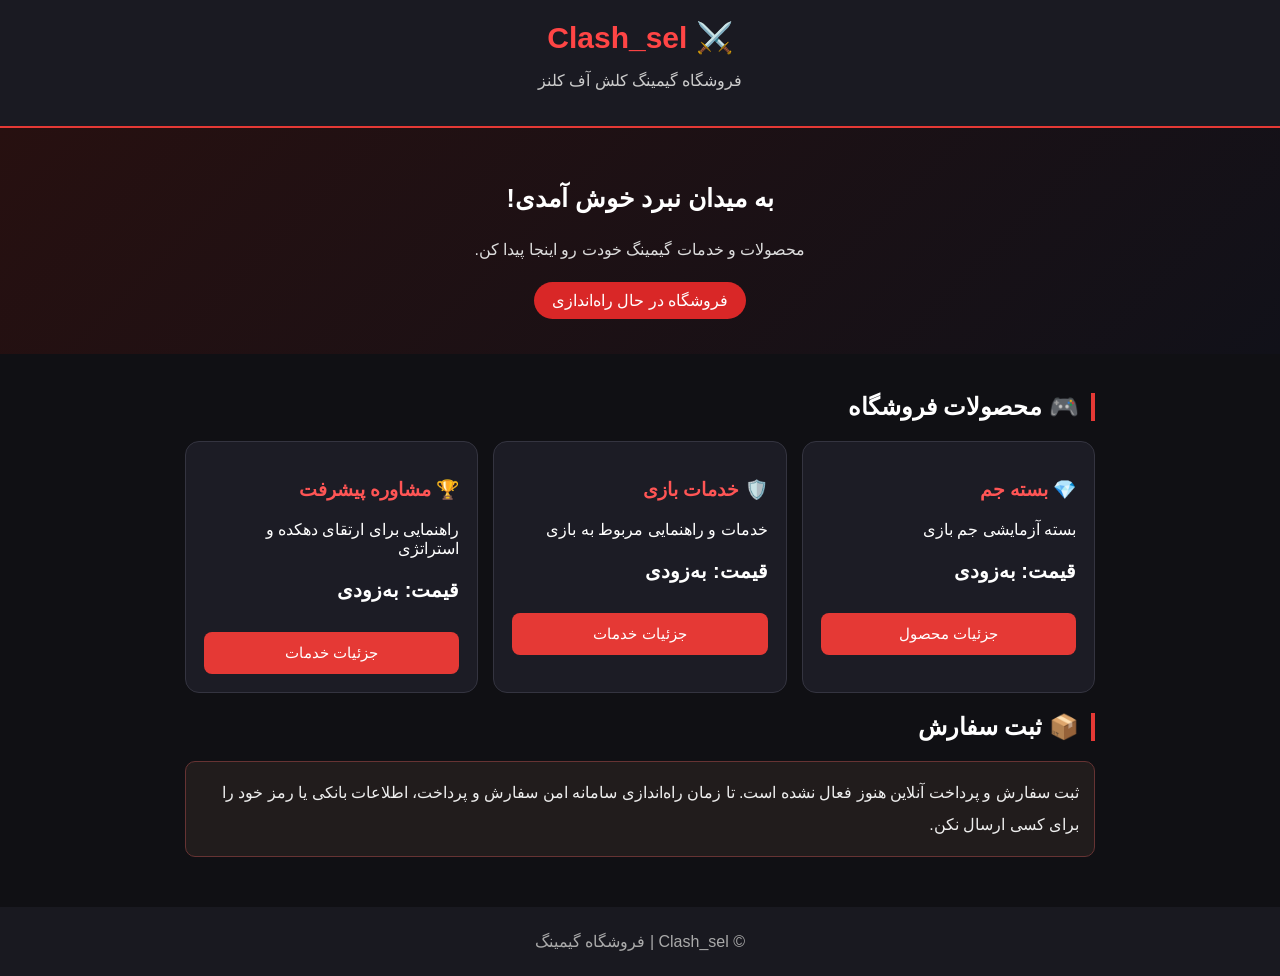
==== index.html @ 545bc47a "Create index.html" ====
<!DOCTYPE html><html lang="fa" dir="rtl">
<head>
<meta charset="UTF-8">
<meta name="viewport" content="width=device-width, initial-scale=1">
<title>Clash_sel | فروشگاه گیمینگ</title>
<style>
*{box-sizing:border-box}
body{margin:0;background:#101014;color:#fff;font-family:Tahoma,Arial,sans-serif}
header{background:#1a1a22;padding:20px;text-align:center;border-bottom:2px solid #e53935}
header h1{color:#ff4545;margin:0;font-size:30px}
header p{color:#ccc}
.hero{padding:35px 18px;text-align:center;background:linear-gradient(135deg,#271010,#111119)}
.hero h2{font-size:25px}
.hero p{color:#ddd;line-height:2}
.badge{display:inline-block;background:#d92727;padding:9px 18px;border-radius:20px}
main{max-width:950px;margin:auto;padding:20px}
h2.section{border-right:4px solid #e53935;padding-right:12px}
.products{display:grid;grid-template-columns:repeat(auto-fit,minmax(220px,1fr));gap:15px}
.card{background:#1c1c25;border:1px solid #343440;border-radius:14px;padding:18px}
.card h3{color:#ff5555}
.price{font-size:20px;font-weight:bold;color:#fff}
button{background:#e53935;color:white;border:0;border-radius:8px;padding:12px 15px;font-size:15px;cursor:pointer;width:100%;margin-top:10px}
button:hover{background:#b71c1c}
.note{background:#211c1c;border:1px solid #633;padding:15px;border-radius:10px;line-height:2;color:#eee}
footer{text-align:center;padding:25px;color:#aaa;background:#191920;margin-top:30px}
</style>
</head>
<body>
<header>
<h1>⚔️ Clash_sel</h1>
<p>فروشگاه گیمینگ کلش آف کلنز</p>
</header>
<section class="hero">
<h2>به میدان نبرد خوش آمدی!</h2>
<p>محصولات و خدمات گیمینگ خودت رو اینجا پیدا کن.</p>
<span class="badge">فروشگاه در حال راه‌اندازی</span>
</section>
<main>
<h2 class="section">🎮 محصولات فروشگاه</h2>
<div class="products">
<div class="card">
<h3>💎 بسته جم</h3>
<p>بسته آزمایشی جم بازی</p>
<p class="price">قیمت: به‌زودی</p>
<button onclick="alert('این محصول هنوز فعال نشده است.')">جزئیات محصول</button>
</div>
<div class="card">
<h3>🛡️ خدمات بازی</h3>
<p>خدمات و راهنمایی مربوط به بازی</p>
<p class="price">قیمت: به‌زودی</p>
<button onclick="alert('این خدمت هنوز فعال نشده است.')">جزئیات خدمات</button>
</div>
<div class="card">
<h3>🏆 مشاوره پیشرفت</h3>
<p>راهنمایی برای ارتقای دهکده و استراتژی</p>
<p class="price">قیمت: به‌زودی</p>
<button onclick="alert('این خدمت هنوز فعال نشده است.')">جزئیات خدمات</button>
</div>
</div>
<h2 class="section">📦 ثبت سفارش</h2>
<div class="note">ثبت سفارش و پرداخت آنلاین هنوز فعال نشده است. تا زمان راه‌اندازی سامانه امن سفارش و پرداخت، اطلاعات بانکی یا رمز خود را برای کسی ارسال نکن.</div>
</main>
<footer>© Clash_sel | فروشگاه گیمینگ</footer>
</body>
  </html>
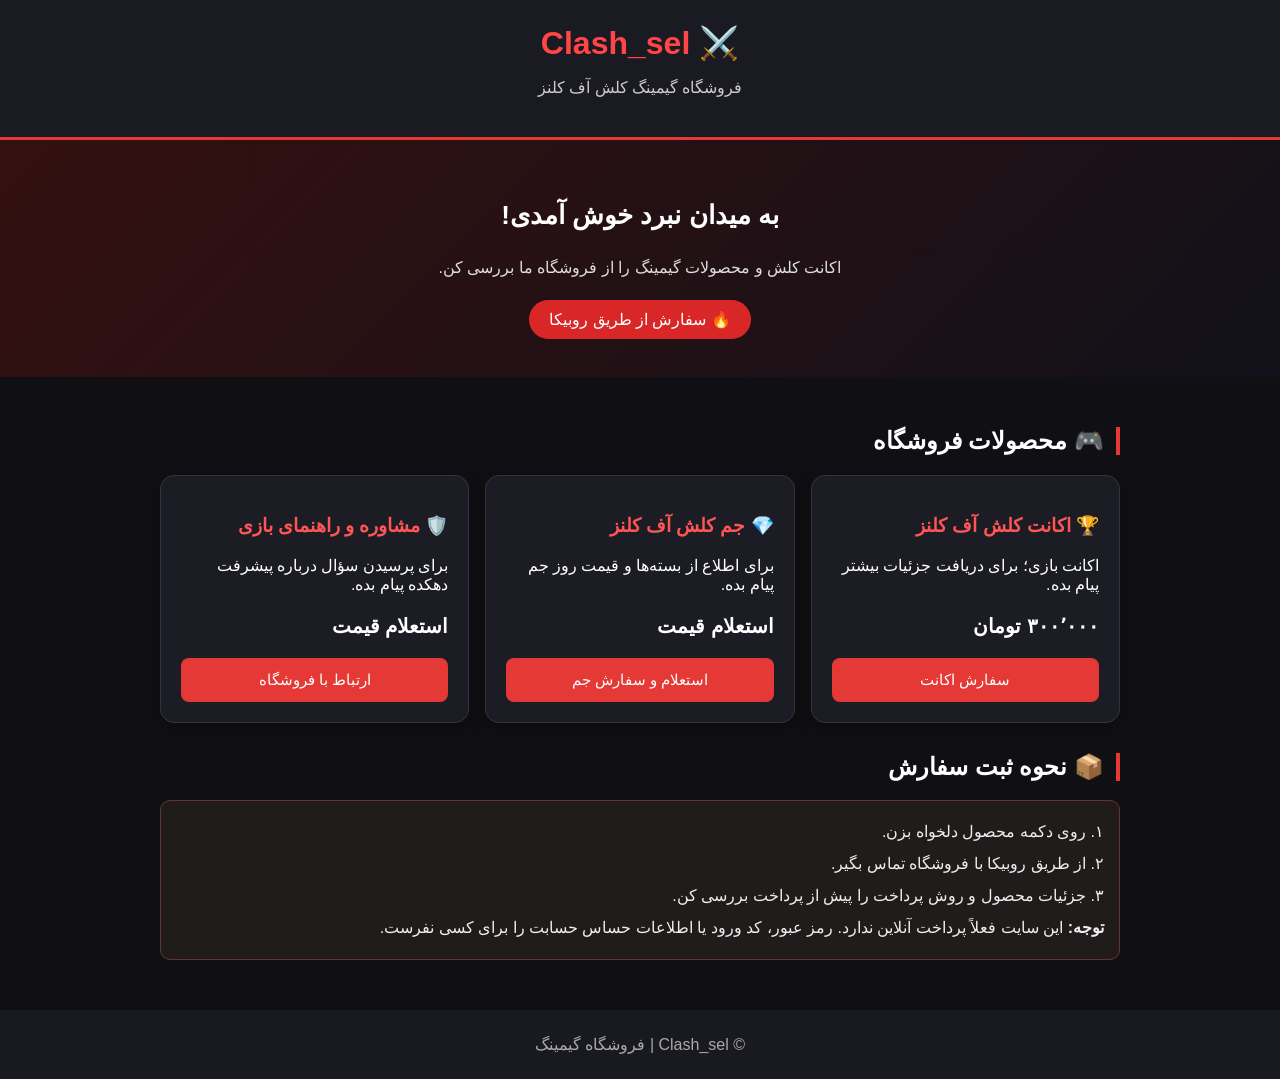
==== commit f8b93296: "Update index.html" ====
--- a/index.html
+++ b/index.html
@@ -1,4 +1,5 @@
-<!DOCTYPE html><html lang="fa" dir="rtl">
+<!DOCTYPE html>
+<html lang="fa" dir="rtl">
 <head>
 <meta charset="UTF-8">
 <meta name="viewport" content="width=device-width, initial-scale=1">
@@ -6,21 +7,21 @@
 <style>
 *{box-sizing:border-box}
 body{margin:0;background:#101014;color:#fff;font-family:Tahoma,Arial,sans-serif}
-header{background:#1a1a22;padding:20px;text-align:center;border-bottom:2px solid #e53935}
-header h1{color:#ff4545;margin:0;font-size:30px}
+header{background:#1a1a22;padding:24px;text-align:center;border-bottom:3px solid #e53935}
+header h1{color:#ff4545;margin:0;font-size:32px}
 header p{color:#ccc}
-.hero{padding:35px 18px;text-align:center;background:linear-gradient(135deg,#271010,#111119)}
-.hero h2{font-size:25px}
+.hero{padding:38px 18px;text-align:center;background:linear-gradient(135deg,#351010,#111119)}
+.hero h2{font-size:26px}
 .hero p{color:#ddd;line-height:2}
-.badge{display:inline-block;background:#d92727;padding:9px 18px;border-radius:20px}
-main{max-width:950px;margin:auto;padding:20px}
-h2.section{border-right:4px solid #e53935;padding-right:12px}
-.products{display:grid;grid-template-columns:repeat(auto-fit,minmax(220px,1fr));gap:15px}
-.card{background:#1c1c25;border:1px solid #343440;border-radius:14px;padding:18px}
+.badge{display:inline-block;background:#d92727;padding:10px 20px;border-radius:20px}
+main{max-width:1000px;margin:auto;padding:20px}
+h2.section{border-right:4px solid #e53935;padding-right:12px;margin-top:30px}
+.products{display:grid;grid-template-columns:repeat(auto-fit,minmax(230px,1fr));gap:16px}
+.card{background:#1c1c25;border:1px solid #343440;border-radius:14px;padding:20px;box-shadow:0 5px 18px #0004}
 .card h3{color:#ff5555}
 .price{font-size:20px;font-weight:bold;color:#fff}
-button{background:#e53935;color:white;border:0;border-radius:8px;padding:12px 15px;font-size:15px;cursor:pointer;width:100%;margin-top:10px}
-button:hover{background:#b71c1c}
+button,.btn{display:block;text-align:center;background:#e53935;color:white;border:0;border-radius:8px;padding:13px 15px;font-size:15px;cursor:pointer;width:100%;margin-top:12px;text-decoration:none}
+button:hover,.btn:hover{background:#b71c1c}
 .note{background:#211c1c;border:1px solid #633;padding:15px;border-radius:10px;line-height:2;color:#eee}
 footer{text-align:center;padding:25px;color:#aaa;background:#191920;margin-top:30px}
 </style>
@@ -30,36 +31,49 @@
 <h1>⚔️ Clash_sel</h1>
 <p>فروشگاه گیمینگ کلش آف کلنز</p>
 </header>
+
 <section class="hero">
 <h2>به میدان نبرد خوش آمدی!</h2>
-<p>محصولات و خدمات گیمینگ خودت رو اینجا پیدا کن.</p>
-<span class="badge">فروشگاه در حال راه‌اندازی</span>
+<p>اکانت کلش و محصولات گیمینگ را از فروشگاه ما بررسی کن.</p>
+<span class="badge">🔥 سفارش از طریق روبیکا</span>
 </section>
+
 <main>
 <h2 class="section">🎮 محصولات فروشگاه</h2>
 <div class="products">
+
 <div class="card">
-<h3>💎 بسته جم</h3>
-<p>بسته آزمایشی جم بازی</p>
-<p class="price">قیمت: به‌زودی</p>
-<button onclick="alert('این محصول هنوز فعال نشده است.')">جزئیات محصول</button>
+<h3>🏆 اکانت کلش آف کلنز</h3>
+<p>اکانت بازی؛ برای دریافت جزئیات بیشتر پیام بده.</p>
+<p class="price">۳۰۰٬۰۰۰ تومان</p>
+<a class="btn" href="https://rubika.ir/RaGnAr_shoop" target="_blank" rel="noopener">سفارش اکانت</a>
 </div>
+
 <div class="card">
-<h3>🛡️ خدمات بازی</h3>
-<p>خدمات و راهنمایی مربوط به بازی</p>
-<p class="price">قیمت: به‌زودی</p>
-<button onclick="alert('این خدمت هنوز فعال نشده است.')">جزئیات خدمات</button>
+<h3>💎 جم کلش آف کلنز</h3>
+<p>برای اطلاع از بسته‌ها و قیمت روز جم پیام بده.</p>
+<p class="price">استعلام قیمت</p>
+<a class="btn" href="https://rubika.ir/RaGnAr_shoop" target="_blank" rel="noopener">استعلام و سفارش جم</a>
 </div>
+
 <div class="card">
-<h3>🏆 مشاوره پیشرفت</h3>
-<p>راهنمایی برای ارتقای دهکده و استراتژی</p>
-<p class="price">قیمت: به‌زودی</p>
-<button onclick="alert('این خدمت هنوز فعال نشده است.')">جزئیات خدمات</button>
+<h3>🛡️ مشاوره و راهنمای بازی</h3>
+<p>برای پرسیدن سؤال درباره پیشرفت دهکده پیام بده.</p>
+<p class="price">استعلام قیمت</p>
+<a class="btn" href="https://rubika.ir/RaGnAr_shoop" target="_blank" rel="noopener">ارتباط با فروشگاه</a>
 </div>
+
 </div>
-<h2 class="section">📦 ثبت سفارش</h2>
-<div class="note">ثبت سفارش و پرداخت آنلاین هنوز فعال نشده است. تا زمان راه‌اندازی سامانه امن سفارش و پرداخت، اطلاعات بانکی یا رمز خود را برای کسی ارسال نکن.</div>
+
+<h2 class="section">📦 نحوه ثبت سفارش</h2>
+<div class="note">
+۱. روی دکمه محصول دلخواه بزن.<br>
+۲. از طریق روبیکا با فروشگاه تماس بگیر.<br>
+۳. جزئیات محصول و روش پرداخت را پیش از پرداخت بررسی کن.<br>
+<strong>توجه:</strong> این سایت فعلاً پرداخت آنلاین ندارد. رمز عبور، کد ورود یا اطلاعات حساس حسابت را برای کسی نفرست.
+</div>
 </main>
+
 <footer>© Clash_sel | فروشگاه گیمینگ</footer>
 </body>
   </html>
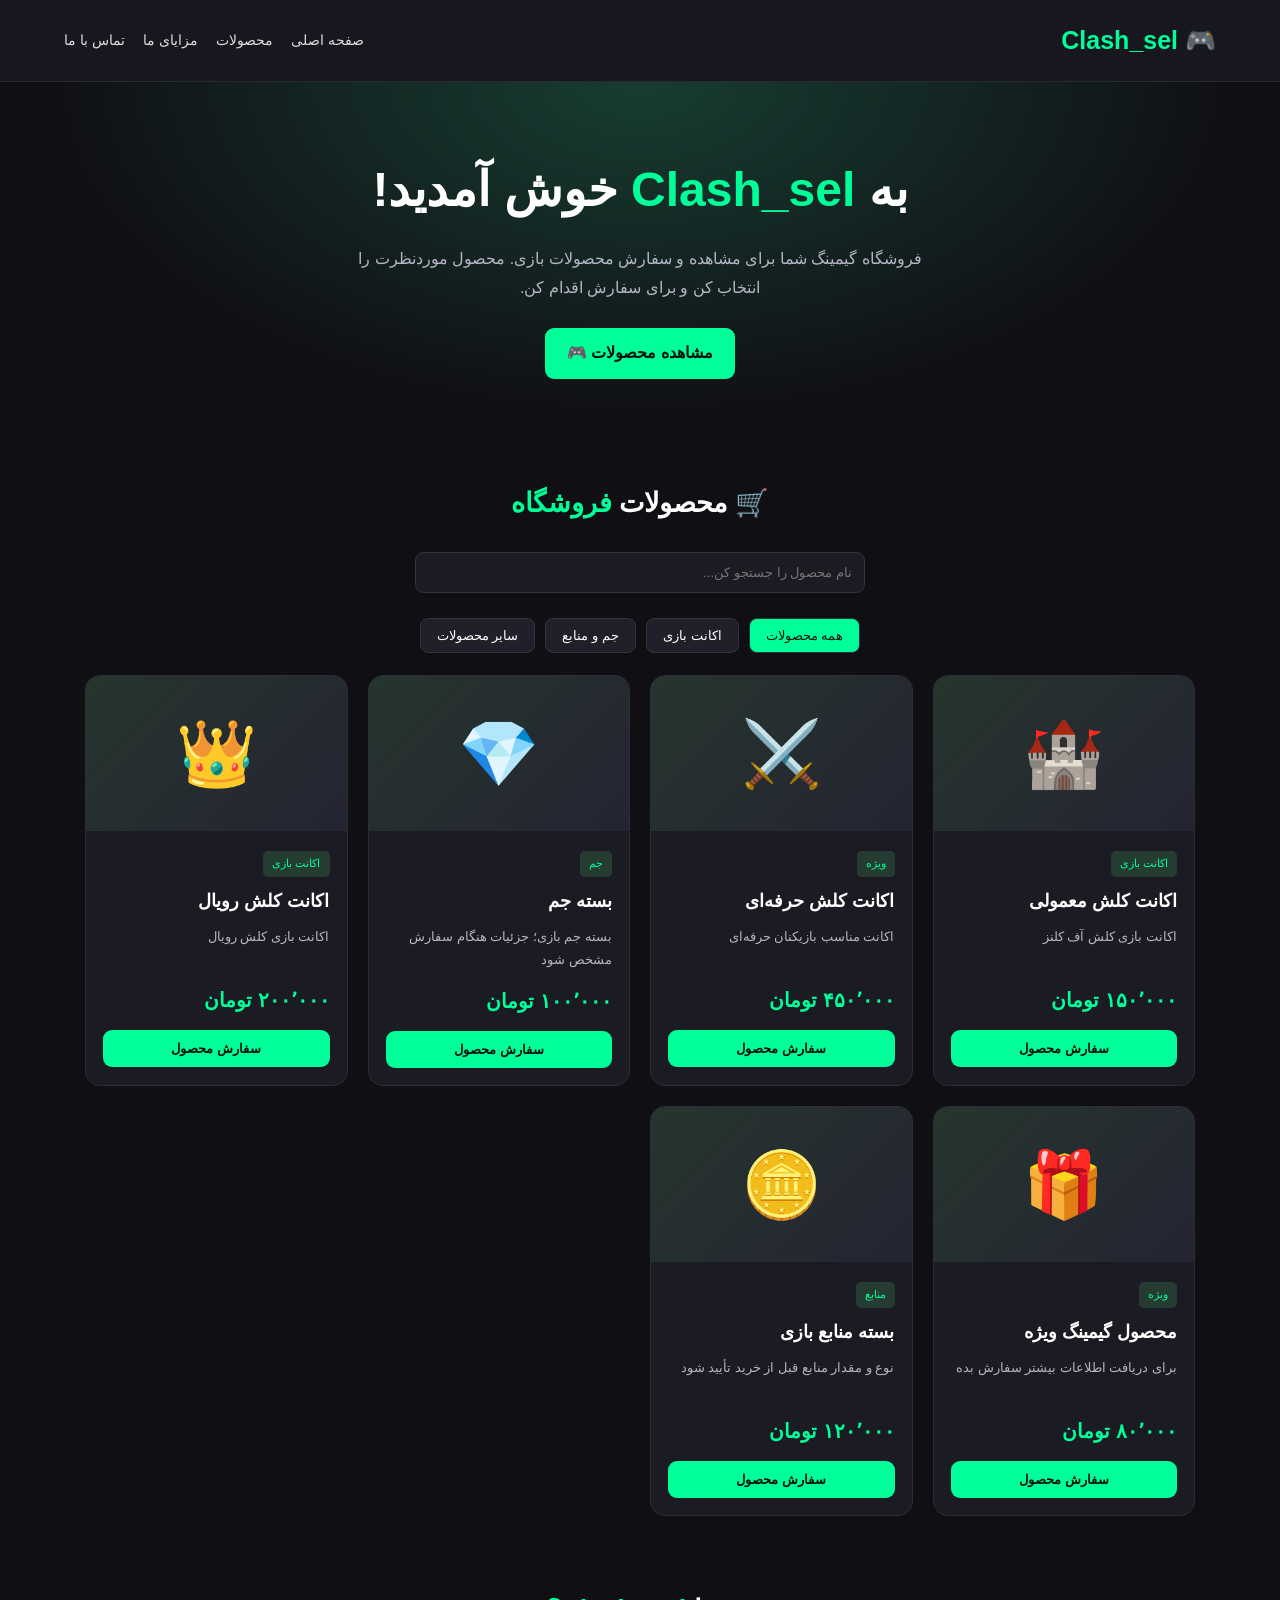
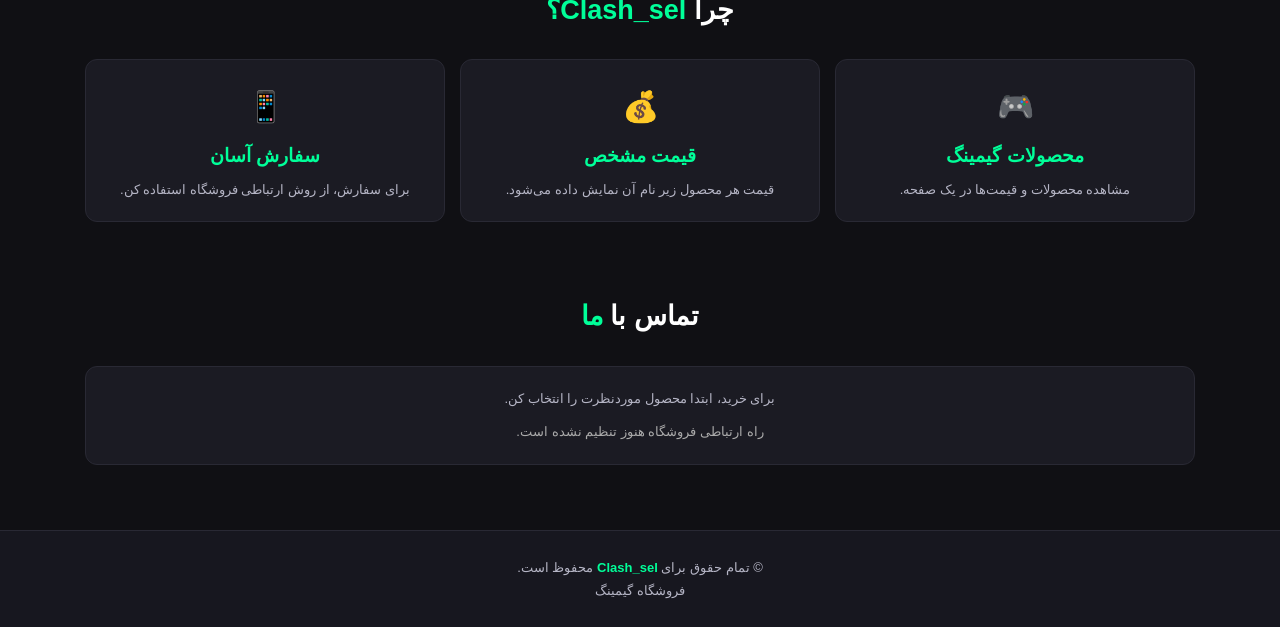
==== commit c9dc4169: "Update index.html" ====
--- a/index.html
+++ b/index.html
@@ -2,78 +2,559 @@
 <html lang="fa" dir="rtl">
 <head>
 <meta charset="UTF-8">
-<meta name="viewport" content="width=device-width, initial-scale=1">
+<meta name="viewport" content="width=device-width, initial-scale=1.0">
+<meta name="theme-color" content="#101014">
+<meta name="description" content="فروشگاه گیمینگ Clash_sel؛ خرید اکانت بازی و محصولات گیمینگ">
 <title>Clash_sel | فروشگاه گیمینگ</title>
+
 <style>
-*{box-sizing:border-box}
-body{margin:0;background:#101014;color:#fff;font-family:Tahoma,Arial,sans-serif}
-header{background:#1a1a22;padding:24px;text-align:center;border-bottom:3px solid #e53935}
-header h1{color:#ff4545;margin:0;font-size:32px}
-header p{color:#ccc}
-.hero{padding:38px 18px;text-align:center;background:linear-gradient(135deg,#351010,#111119)}
-.hero h2{font-size:26px}
-.hero p{color:#ddd;line-height:2}
-.badge{display:inline-block;background:#d92727;padding:10px 20px;border-radius:20px}
-main{max-width:1000px;margin:auto;padding:20px}
-h2.section{border-right:4px solid #e53935;padding-right:12px;margin-top:30px}
-.products{display:grid;grid-template-columns:repeat(auto-fit,minmax(230px,1fr));gap:16px}
-.card{background:#1c1c25;border:1px solid #343440;border-radius:14px;padding:20px;box-shadow:0 5px 18px #0004}
-.card h3{color:#ff5555}
-.price{font-size:20px;font-weight:bold;color:#fff}
-button,.btn{display:block;text-align:center;background:#e53935;color:white;border:0;border-radius:8px;padding:13px 15px;font-size:15px;cursor:pointer;width:100%;margin-top:12px;text-decoration:none}
-button:hover,.btn:hover{background:#b71c1c}
-.note{background:#211c1c;border:1px solid #633;padding:15px;border-radius:10px;line-height:2;color:#eee}
-footer{text-align:center;padding:25px;color:#aaa;background:#191920;margin-top:30px}
+* {
+    box-sizing: border-box;
+    margin: 0;
+    padding: 0;
+}
+
+:root {
+    --bg: #101014;
+    --card: #1b1b23;
+    --green: #00ff99;
+    --text: #ffffff;
+    --muted: #b5b5c5;
+}
+
+body {
+    font-family: Tahoma, Arial, sans-serif;
+    background: var(--bg);
+    color: var(--text);
+    line-height: 1.8;
+}
+
+a {
+    color: inherit;
+    text-decoration: none;
+}
+
+header {
+    background: #17171f;
+    border-bottom: 1px solid #292934;
+    padding: 18px 5%;
+    display: flex;
+    justify-content: space-between;
+    align-items: center;
+    gap: 15px;
+    flex-wrap: wrap;
+}
+
+.logo {
+    font-size: 25px;
+    font-weight: bold;
+    color: var(--green);
+}
+
+nav {
+    display: flex;
+    gap: 18px;
+    flex-wrap: wrap;
+}
+
+nav a {
+    color: #ddd;
+    font-size: 14px;
+}
+
+nav a:hover {
+    color: var(--green);
+}
+
+.hero {
+    padding: 65px 20px;
+    text-align: center;
+    background:
+        radial-gradient(ellipse at top, #173d32 0%, #101014 65%);
+}
+
+.hero h1 {
+    font-size: clamp(30px, 5vw, 48px);
+    margin-bottom: 12px;
+}
+
+.hero h1 span {
+    color: var(--green);
+}
+
+.hero p {
+    color: var(--muted);
+    max-width: 600px;
+    margin: 0 auto 25px;
+}
+
+.button {
+    display: inline-block;
+    padding: 11px 22px;
+    background: var(--green);
+    color: #06130d;
+    border: none;
+    border-radius: 9px;
+    font-weight: bold;
+    cursor: pointer;
+    font-family: inherit;
+    transition: 0.2s;
+}
+
+.button:hover {
+    transform: translateY(-2px);
+    filter: brightness(1.1);
+}
+
+.section {
+    max-width: 1150px;
+    margin: auto;
+    padding: 35px 20px;
+}
+
+.section-title {
+    text-align: center;
+    margin-bottom: 25px;
+    font-size: 27px;
+}
+
+.section-title span {
+    color: var(--green);
+}
+
+.filters {
+    display: flex;
+    justify-content: center;
+    flex-wrap: wrap;
+    gap: 10px;
+    margin-bottom: 22px;
+}
+
+.filter-btn {
+    background: #20202a;
+    color: white;
+    border: 1px solid #33333e;
+    padding: 9px 16px;
+    border-radius: 8px;
+    cursor: pointer;
+    font-family: inherit;
+}
+
+.filter-btn.active,
+.filter-btn:hover {
+    background: var(--green);
+    color: #06130d;
+}
+
+.search {
+    display: block;
+    width: 100%;
+    max-width: 450px;
+    margin: 0 auto 25px;
+    padding: 12px;
+    background: #1b1b23;
+    border: 1px solid #353541;
+    color: white;
+    border-radius: 9px;
+    font-family: inherit;
+    outline: none;
+}
+
+.search:focus {
+    border-color: var(--green);
+}
+
+.products {
+    display: grid;
+    grid-template-columns: repeat(auto-fit, minmax(230px, 1fr));
+    gap: 20px;
+}
+
+.product {
+    background: var(--card);
+    border: 1px solid #2d2d38;
+    border-radius: 15px;
+    overflow: hidden;
+    transition: 0.2s;
+}
+
+.product:hover {
+    transform: translateY(-4px);
+    border-color: var(--green);
+}
+
+.product-image {
+    height: 155px;
+    display: flex;
+    align-items: center;
+    justify-content: center;
+    font-size: 65px;
+    background: linear-gradient(135deg, #26352e, #242432);
+}
+
+.product-content {
+    padding: 17px;
+}
+
+.product h3 {
+    font-size: 18px;
+    margin-bottom: 7px;
+}
+
+.description {
+    color: var(--muted);
+    font-size: 13px;
+    min-height: 45px;
+}
+
+.price {
+    color: var(--green);
+    font-size: 20px;
+    font-weight: bold;
+    margin: 12px 0;
+}
+
+.product .button {
+    width: 100%;
+    text-align: center;
+}
+
+.badge {
+    display: inline-block;
+    background: #263b32;
+    color: var(--green);
+    padding: 3px 9px;
+    border-radius: 5px;
+    font-size: 11px;
+    margin-bottom: 8px;
+}
+
+.empty {
+    text-align: center;
+    color: var(--muted);
+    padding: 25px;
+    display: none;
+}
+
+.features {
+    display: grid;
+    grid-template-columns: repeat(auto-fit, minmax(200px, 1fr));
+    gap: 15px;
+}
+
+.feature {
+    background: var(--card);
+    padding: 20px;
+    border-radius: 12px;
+    border: 1px solid #292934;
+    text-align: center;
+}
+
+.feature .icon {
+    font-size: 30px;
+}
+
+.feature h3 {
+    color: var(--green);
+    margin: 5px 0;
+}
+
+.feature p {
+    font-size: 13px;
+    color: var(--muted);
+}
+
+footer {
+    margin-top: 30px;
+    padding: 25px 15px;
+    text-align: center;
+    background: #17171f;
+    border-top: 1px solid #292934;
+    color: var(--muted);
+    font-size: 13px;
+}
+
+footer strong {
+    color: var(--green);
+}
+
+@media (max-width: 600px) {
+    header {
+        justify-content: center;
+        text-align: center;
+    }
+
+    nav {
+        justify-content: center;
+    }
+
+    .hero {
+        padding: 45px 15px;
+    }
+
+    .section {
+        padding: 28px 15px;
+    }
+}
 </style>
 </head>
+
 <body>
+
 <header>
-<h1>⚔️ Clash_sel</h1>
-<p>فروشگاه گیمینگ کلش آف کلنز</p>
+    <a href="#" class="logo">🎮 Clash_sel</a>
+
+    <nav>
+        <a href="#home">صفحه اصلی</a>
+        <a href="#products">محصولات</a>
+        <a href="#features">مزایای ما</a>
+        <a href="#contact">تماس با ما</a>
+    </nav>
 </header>
 
-<section class="hero">
-<h2>به میدان نبرد خوش آمدی!</h2>
-<p>اکانت کلش و محصولات گیمینگ را از فروشگاه ما بررسی کن.</p>
-<span class="badge">🔥 سفارش از طریق روبیکا</span>
+<main>
+
+<section class="hero" id="home">
+    <h1>به <span>Clash_sel</span> خوش آمدید!</h1>
+    <p>
+        فروشگاه گیمینگ شما برای مشاهده و سفارش محصولات بازی.
+        محصول موردنظرت را انتخاب کن و برای سفارش اقدام کن.
+    </p>
+    <a href="#products" class="button">مشاهده محصولات 🎮</a>
 </section>
 
-<main>
-<h2 class="section">🎮 محصولات فروشگاه</h2>
-<div class="products">
-
-<div class="card">
-<h3>🏆 اکانت کلش آف کلنز</h3>
-<p>اکانت بازی؛ برای دریافت جزئیات بیشتر پیام بده.</p>
-<p class="price">۳۰۰٬۰۰۰ تومان</p>
-<a class="btn" href="https://rubika.ir/RaGnAr_shoop" target="_blank" rel="noopener">سفارش اکانت</a>
-</div>
-
-<div class="card">
-<h3>💎 جم کلش آف کلنز</h3>
-<p>برای اطلاع از بسته‌ها و قیمت روز جم پیام بده.</p>
-<p class="price">استعلام قیمت</p>
-<a class="btn" href="https://rubika.ir/RaGnAr_shoop" target="_blank" rel="noopener">استعلام و سفارش جم</a>
-</div>
-
-<div class="card">
-<h3>🛡️ مشاوره و راهنمای بازی</h3>
-<p>برای پرسیدن سؤال درباره پیشرفت دهکده پیام بده.</p>
-<p class="price">استعلام قیمت</p>
-<a class="btn" href="https://rubika.ir/RaGnAr_shoop" target="_blank" rel="noopener">ارتباط با فروشگاه</a>
-</div>
-
-</div>
-
-<h2 class="section">📦 نحوه ثبت سفارش</h2>
-<div class="note">
-۱. روی دکمه محصول دلخواه بزن.<br>
-۲. از طریق روبیکا با فروشگاه تماس بگیر.<br>
-۳. جزئیات محصول و روش پرداخت را پیش از پرداخت بررسی کن.<br>
-<strong>توجه:</strong> این سایت فعلاً پرداخت آنلاین ندارد. رمز عبور، کد ورود یا اطلاعات حساس حسابت را برای کسی نفرست.
-</div>
+<section class="section" id="products">
+
+    <h2 class="section-title">🛒 محصولات <span>فروشگاه</span></h2>
+
+    <input
+        type="search"
+        id="search"
+        class="search"
+        placeholder="نام محصول را جستجو کن..."
+        aria-label="جستجوی محصولات"
+    >
+
+    <div class="filters">
+        <button class="filter-btn active" data-category="all">همه محصولات</button>
+        <button class="filter-btn" data-category="account">اکانت بازی</button>
+        <button class="filter-btn" data-category="gem">جم و منابع</button>
+        <button class="filter-btn" data-category="other">سایر محصولات</button>
+    </div>
+
+    <div class="products" id="products-list"></div>
+
+    <div class="empty" id="empty">
+        محصولی با این مشخصات پیدا نشد.
+    </div>
+
+</section>
+
+<section class="section" id="features">
+    <h2 class="section-title">چرا <span>Clash_sel؟</span></h2>
+
+    <div class="features">
+        <div class="feature">
+            <div class="icon">🎮</div>
+            <h3>محصولات گیمینگ</h3>
+            <p>مشاهده محصولات و قیمت‌ها در یک صفحه.</p>
+        </div>
+
+        <div class="feature">
+            <div class="icon">💰</div>
+            <h3>قیمت مشخص</h3>
+            <p>قیمت هر محصول زیر نام آن نمایش داده می‌شود.</p>
+        </div>
+
+        <div class="feature">
+            <div class="icon">📱</div>
+            <h3>سفارش آسان</h3>
+            <p>برای سفارش، از روش ارتباطی فروشگاه استفاده کن.</p>
+        </div>
+    </div>
+</section>
+
+<section class="section" id="contact">
+    <h2 class="section-title">تماس با <span>ما</span></h2>
+
+    <div class="feature">
+        <p>برای خرید، ابتدا محصول موردنظرت را انتخاب کن.</p>
+        <p style="margin-top:10px;color:#aaa">
+            راه ارتباطی فروشگاه هنوز تنظیم نشده است.
+        </p>
+    </div>
+</section>
+
 </main>
 
-<footer>© Clash_sel | فروشگاه گیمینگ</footer>
+<footer>
+    <p>© تمام حقوق برای <strong>Clash_sel</strong> محفوظ است.</p>
+    <p>فروشگاه گیمینگ</p>
+</footer>
+
+<script>
+"use strict";
+
+/*
+  تنظیمات محصولات:
+  برای تغییر قیمت، مقدار price را تغییر بده.
+  قیمت‌ها به تومان هستند.
+  برای اضافه کردن محصول، یک مورد جدید به آرایه اضافه کن.
+*/
+
+const PRODUCTS = [
+    {
+        id: 1,
+        name: "اکانت کلش معمولی",
+        category: "account",
+        description: "اکانت بازی کلش آف کلنز",
+        price: 150000,
+        icon: "🏰",
+        badge: "اکانت بازی"
+    },
+    {
+        id: 2,
+        name: "اکانت کلش حرفه‌ای",
+        category: "account",
+        description: "اکانت مناسب بازیکنان حرفه‌ای",
+        price: 450000,
+        icon: "⚔️",
+        badge: "ویژه"
+    },
+    {
+        id: 3,
+        name: "بسته جم",
+        category: "gem",
+        description: "بسته جم بازی؛ جزئیات هنگام سفارش مشخص شود",
+        price: 100000,
+        icon: "💎",
+        badge: "جم"
+    },
+    {
+        id: 4,
+        name: "اکانت کلش رویال",
+        category: "account",
+        description: "اکانت بازی کلش رویال",
+        price: 200000,
+        icon: "👑",
+        badge: "اکانت بازی"
+    },
+    {
+        id: 5,
+        name: "محصول گیمینگ ویژه",
+        category: "other",
+        description: "برای دریافت اطلاعات بیشتر سفارش بده",
+        price: 80000,
+        icon: "🎁",
+        badge: "ویژه"
+    },
+    {
+        id: 6,
+        name: "بسته منابع بازی",
+        category: "gem",
+        description: "نوع و مقدار منابع قبل از خرید تأیید شود",
+        price: 120000,
+        icon: "🪙",
+        badge: "منابع"
+    }
+];
+
+/*
+  آدرس سفارش را بعداً می‌توانی تنظیم کنی.
+  فعلاً کلیک روی سفارش، اطلاعات محصول را نمایش می‌دهد.
+*/
+
+let selectedCategory = "all";
+
+const productList = document.getElementById("products-list");
+const searchInput = document.getElementById("search");
+const emptyMessage = document.getElementById("empty");
+
+function formatPrice(price) {
+    return new Intl.NumberFormat("fa-IR").format(price) + " تومان";
+}
+
+function renderProducts() {
+    const searchText = searchInput.value.trim().toLowerCase();
+
+    const filtered = PRODUCTS.filter(product => {
+        const categoryMatch =
+            selectedCategory === "all" ||
+            product.category === selectedCategory;
+
+        const searchMatch =
+            product.name.toLowerCase().includes(searchText) ||
+            product.description.toLowerCase().includes(searchText);
+
+        return categoryMatch && searchMatch;
+    });
+
+    productList.innerHTML = "";
+
+    emptyMessage.style.display = filtered.length ? "none" : "block";
+
+    filtered.forEach(product => {
+        const card = document.createElement("article");
+        card.className = "product";
+
+        const image = document.createElement("div");
+        image.className = "product-image";
+        image.textContent = product.icon;
+
+        const content = document.createElement("div");
+        content.className = "product-content";
+
+        const badge = document.createElement("span");
+        badge.className = "badge";
+        badge.textContent = product.badge;
+
+        const title = document.createElement("h3");
+        title.textContent = product.name;
+
+        const description = document.createElement("p");
+        description.className = "description";
+        description.textContent = product.description;
+
+        const price = document.createElement("div");
+        price.className = "price";
+        price.textContent = formatPrice(product.price);
+
+        const order = document.createElement("button");
+        order.className = "button";
+        order.type = "button";
+        order.textContent = "سفارش محصول";
+
+        order.addEventListener("click", () => {
+            const message =
+                "محصول انتخاب‌شده: " + product.name + "\n" +
+                "قیمت: " + formatPrice(product.price) + "\n\n" +
+                "برای تکمیل سفارش، راه ارتباطی فروشگاه باید تنظیم شود.";
+
+            alert(message);
+        });
+
+        content.append(badge, title, description, price, order);
+        card.append(image, content);
+        productList.appendChild(card);
+    });
+}
+
+document.querySelectorAll(".filter-btn").forEach(button => {
+    button.addEventListener("click", () => {
+        document.querySelectorAll(".filter-btn").forEach(item => {
+            item.classList.remove("active");
+        });
+
+        button.classList.add("active");
+        selectedCategory = button.dataset.category;
+        renderProducts();
+    });
+});
+
+searchInput.addEventListener("input", renderProducts);
+
+renderProducts();
+</script>
+
 </body>
-  </html>
+                           </html>
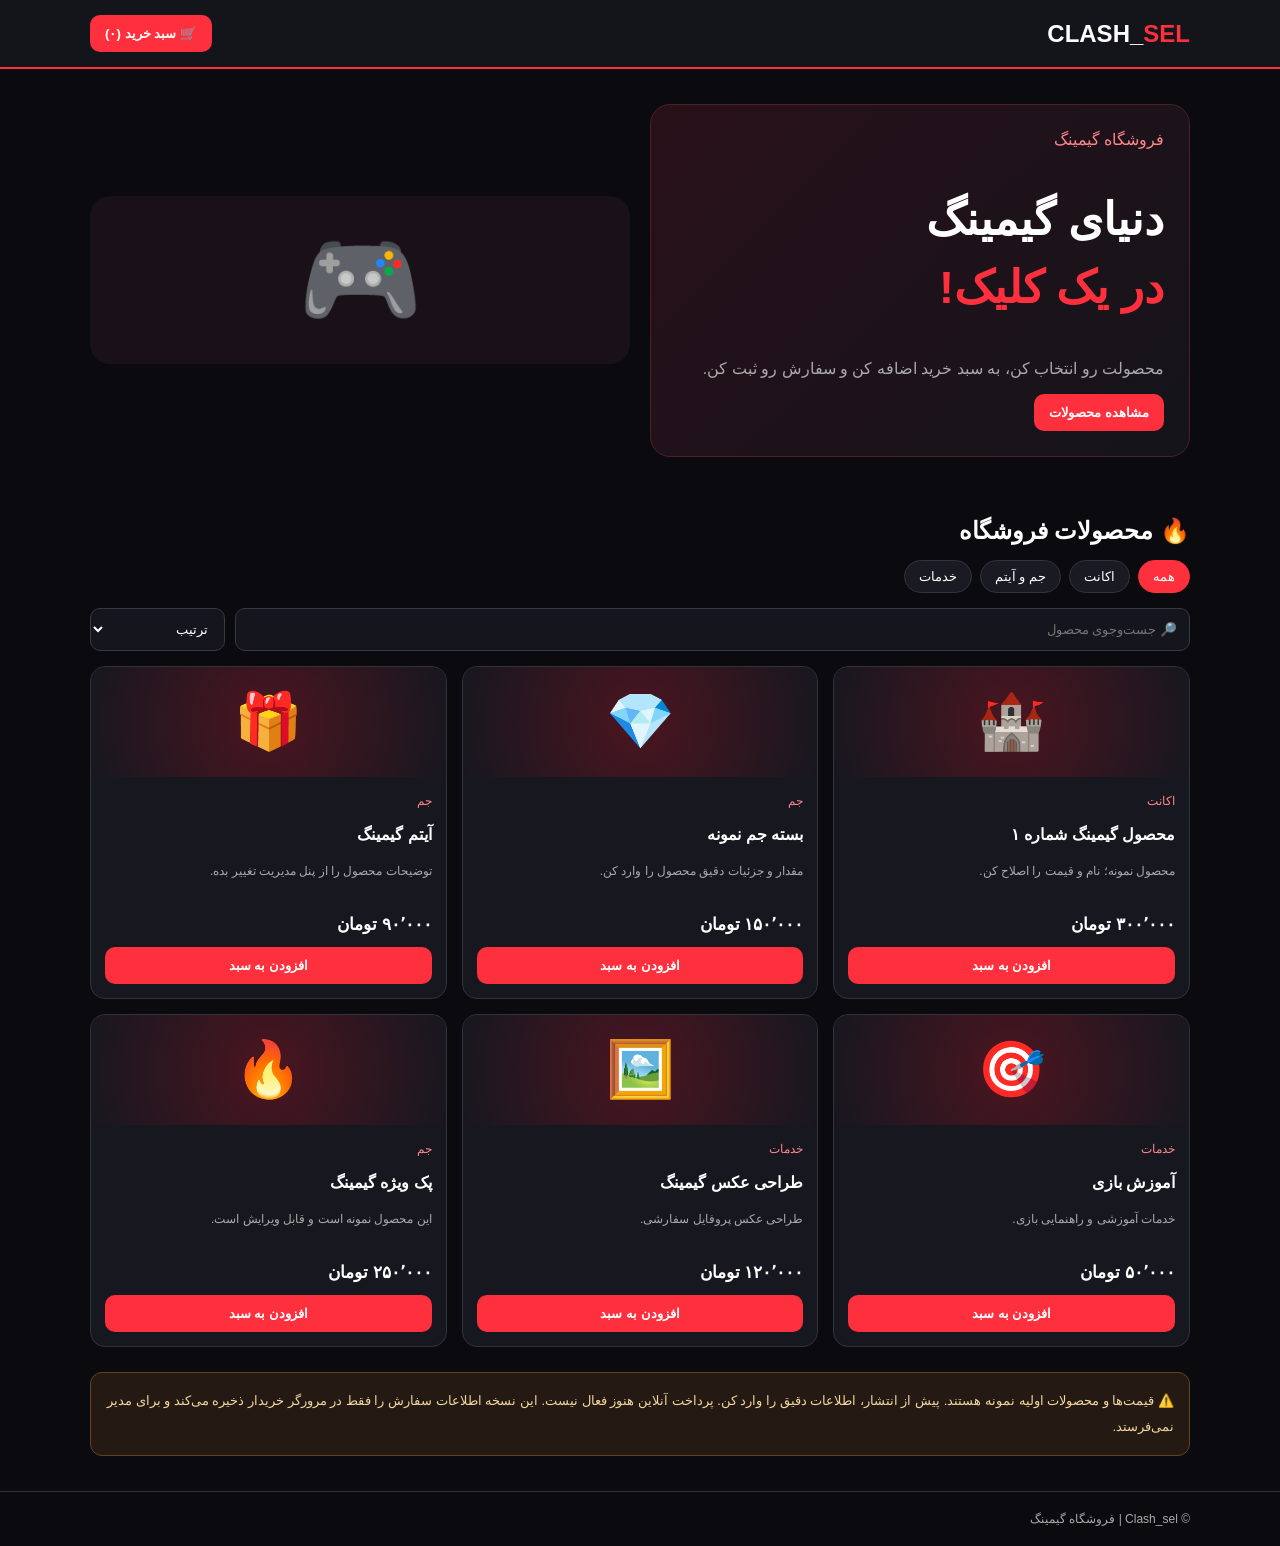
==== commit c357e04f: "Update index.html" ====
--- a/index.html
+++ b/index.html
@@ -2,559 +2,305 @@
 <html lang="fa" dir="rtl">
 <head>
 <meta charset="UTF-8">
-<meta name="viewport" content="width=device-width, initial-scale=1.0">
-<meta name="theme-color" content="#101014">
-<meta name="description" content="فروشگاه گیمینگ Clash_sel؛ خرید اکانت بازی و محصولات گیمینگ">
+<meta name="viewport" content="width=device-width, initial-scale=1">
+<meta name="theme-color" content="#0b0b0f">
 <title>Clash_sel | فروشگاه گیمینگ</title>
 
 <style>
-* {
-    box-sizing: border-box;
-    margin: 0;
-    padding: 0;
-}
-
-:root {
-    --bg: #101014;
-    --card: #1b1b23;
-    --green: #00ff99;
-    --text: #ffffff;
-    --muted: #b5b5c5;
-}
-
-body {
-    font-family: Tahoma, Arial, sans-serif;
-    background: var(--bg);
-    color: var(--text);
-    line-height: 1.8;
-}
-
-a {
-    color: inherit;
-    text-decoration: none;
-}
-
-header {
-    background: #17171f;
-    border-bottom: 1px solid #292934;
-    padding: 18px 5%;
-    display: flex;
-    justify-content: space-between;
-    align-items: center;
-    gap: 15px;
-    flex-wrap: wrap;
-}
-
-.logo {
-    font-size: 25px;
-    font-weight: bold;
-    color: var(--green);
-}
-
-nav {
-    display: flex;
-    gap: 18px;
-    flex-wrap: wrap;
-}
-
-nav a {
-    color: #ddd;
-    font-size: 14px;
-}
-
-nav a:hover {
-    color: var(--green);
-}
-
-.hero {
-    padding: 65px 20px;
-    text-align: center;
-    background:
-        radial-gradient(ellipse at top, #173d32 0%, #101014 65%);
-}
-
-.hero h1 {
-    font-size: clamp(30px, 5vw, 48px);
-    margin-bottom: 12px;
-}
-
-.hero h1 span {
-    color: var(--green);
-}
-
-.hero p {
-    color: var(--muted);
-    max-width: 600px;
-    margin: 0 auto 25px;
-}
-
-.button {
-    display: inline-block;
-    padding: 11px 22px;
-    background: var(--green);
-    color: #06130d;
-    border: none;
-    border-radius: 9px;
-    font-weight: bold;
-    cursor: pointer;
-    font-family: inherit;
-    transition: 0.2s;
-}
-
-.button:hover {
-    transform: translateY(-2px);
-    filter: brightness(1.1);
-}
-
-.section {
-    max-width: 1150px;
-    margin: auto;
-    padding: 35px 20px;
-}
-
-.section-title {
-    text-align: center;
-    margin-bottom: 25px;
-    font-size: 27px;
-}
-
-.section-title span {
-    color: var(--green);
-}
-
-.filters {
-    display: flex;
-    justify-content: center;
-    flex-wrap: wrap;
-    gap: 10px;
-    margin-bottom: 22px;
-}
-
-.filter-btn {
-    background: #20202a;
-    color: white;
-    border: 1px solid #33333e;
-    padding: 9px 16px;
-    border-radius: 8px;
-    cursor: pointer;
-    font-family: inherit;
-}
-
-.filter-btn.active,
-.filter-btn:hover {
-    background: var(--green);
-    color: #06130d;
-}
-
-.search {
-    display: block;
-    width: 100%;
-    max-width: 450px;
-    margin: 0 auto 25px;
-    padding: 12px;
-    background: #1b1b23;
-    border: 1px solid #353541;
-    color: white;
-    border-radius: 9px;
-    font-family: inherit;
-    outline: none;
-}
-
-.search:focus {
-    border-color: var(--green);
-}
-
-.products {
-    display: grid;
-    grid-template-columns: repeat(auto-fit, minmax(230px, 1fr));
-    gap: 20px;
-}
-
-.product {
-    background: var(--card);
-    border: 1px solid #2d2d38;
-    border-radius: 15px;
-    overflow: hidden;
-    transition: 0.2s;
-}
-
-.product:hover {
-    transform: translateY(-4px);
-    border-color: var(--green);
-}
-
-.product-image {
-    height: 155px;
-    display: flex;
-    align-items: center;
-    justify-content: center;
-    font-size: 65px;
-    background: linear-gradient(135deg, #26352e, #242432);
-}
-
-.product-content {
-    padding: 17px;
-}
-
-.product h3 {
-    font-size: 18px;
-    margin-bottom: 7px;
-}
-
-.description {
-    color: var(--muted);
-    font-size: 13px;
-    min-height: 45px;
-}
-
-.price {
-    color: var(--green);
-    font-size: 20px;
-    font-weight: bold;
-    margin: 12px 0;
-}
-
-.product .button {
-    width: 100%;
-    text-align: center;
-}
-
-.badge {
-    display: inline-block;
-    background: #263b32;
-    color: var(--green);
-    padding: 3px 9px;
-    border-radius: 5px;
-    font-size: 11px;
-    margin-bottom: 8px;
-}
-
-.empty {
-    text-align: center;
-    color: var(--muted);
-    padding: 25px;
-    display: none;
-}
-
-.features {
-    display: grid;
-    grid-template-columns: repeat(auto-fit, minmax(200px, 1fr));
-    gap: 15px;
-}
-
-.feature {
-    background: var(--card);
-    padding: 20px;
-    border-radius: 12px;
-    border: 1px solid #292934;
-    text-align: center;
-}
-
-.feature .icon {
-    font-size: 30px;
-}
-
-.feature h3 {
-    color: var(--green);
-    margin: 5px 0;
-}
-
-.feature p {
-    font-size: 13px;
-    color: var(--muted);
-}
-
-footer {
-    margin-top: 30px;
-    padding: 25px 15px;
-    text-align: center;
-    background: #17171f;
-    border-top: 1px solid #292934;
-    color: var(--muted);
-    font-size: 13px;
-}
-
-footer strong {
-    color: var(--green);
-}
-
-@media (max-width: 600px) {
-    header {
-        justify-content: center;
-        text-align: center;
-    }
-
-    nav {
-        justify-content: center;
-    }
-
-    .hero {
-        padding: 45px 15px;
-    }
-
-    .section {
-        padding: 28px 15px;
-    }
-}
+*{box-sizing:border-box}
+body{margin:0;background:#0b0b0f;color:#fff;font-family:Tahoma,Arial,sans-serif}
+header{background:#14141b;border-bottom:2px solid #ff303d;padding:15px}
+.container{width:92%;max-width:1100px;margin:auto}
+nav{display:flex;justify-content:space-between;align-items:center;gap:10px}
+.logo{font-size:24px;font-weight:bold}
+.logo span{color:#ff303d}
+button{cursor:pointer;font-family:inherit}
+.btn{border:0;border-radius:10px;background:#ff303d;color:#fff;padding:11px 15px;font-weight:bold}
+.btn:hover{background:#d91f2b}
+.hero{padding:35px 0;display:grid;grid-template-columns:1fr 1fr;gap:20px;align-items:center}
+.hero-box{padding:25px;border:1px solid #4b2028;border-radius:20px;background:linear-gradient(135deg,#291019,#14141b)}
+.hero h1{font-size:clamp(28px,5vw,45px);line-height:1.5}
+.hero h1 span{color:#ff303d}
+.hero p,.muted{color:#aaa}
+.hero-icon{font-size:100px;text-align:center;background:#191018;border-radius:20px;padding:25px}
+.section-title{margin:25px 0 15px}
+.filters{display:flex;gap:8px;flex-wrap:wrap;margin:15px 0}
+.filters button{background:#1a1a22;border:1px solid #33333e;color:#fff;border-radius:20px;padding:8px 14px}
+.filters button.active{background:#ff303d;border-color:#ff303d}
+.tools{display:flex;gap:10px;margin-bottom:15px}
+input,select,textarea{font-family:inherit}
+.field{width:100%;padding:12px;border-radius:10px;border:1px solid #393943;background:#15151d;color:#fff}
+.grid{display:grid;grid-template-columns:repeat(3,1fr);gap:15px}
+.card{background:#17171f;border:1px solid #33333e;border-radius:15px;overflow:hidden}
+.card-icon{height:110px;display:grid;place-items:center;font-size:55px;background:radial-gradient(circle,#4b1520,#17171f)}
+.card-body{padding:14px}
+.tag{font-size:12px;color:#ff858d}
+.card h3{font-size:16px}
+.desc{font-size:12px;color:#aaa;min-height:42px;line-height:1.9}
+.price{font-size:17px;font-weight:bold;margin:12px 0}
+.card .btn{width:100%}
+.notice{margin:25px 0;padding:15px;background:#241a13;border:1px solid #604321;border-radius:12px;color:#f3d6a0;line-height:2;font-size:13px}
+footer{margin-top:35px;padding:20px 0;border-top:1px solid #333;color:#aaa;font-size:12px}
+.overlay{display:none;position:fixed;inset:0;background:#000c;z-index:10;padding:15px;overflow:auto}
+.overlay.show{display:flex;justify-content:center;align-items:flex-start}
+.modal{width:100%;max-width:600px;background:#17171f;border:1px solid #444;border-radius:18px;padding:20px;margin:auto}
+.modal-head{display:flex;justify-content:space-between;align-items:center}
+.close{background:#333;color:white;border:0;border-radius:8px;padding:8px 12px;font-size:18px}
+.cart-item{display:flex;justify-content:space-between;align-items:center;gap:10px;padding:12px;margin:8px 0;background:#22222b;border-radius:10px}
+.cart-item small{display:block;color:#aaa}
+.qty{display:flex;align-items:center;gap:8px}
+.qty button{background:#333;color:#fff;border:0;border-radius:6px;width:28px;height:28px}
+.remove{background:none;color:#ff7b84;border:0;margin-top:5px}
+.total{display:flex;justify-content:space-between;border-top:1px solid #444;padding:15px 0;font-weight:bold}
+.form-group{margin:12px 0}
+.form-group label{display:block;margin-bottom:5px;font-size:13px;color:#ccc}
+.hidden{display:none}
+.success{background:#123024;border:1px solid #26724e;padding:14px;border-radius:10px;line-height:2;margin-top:12px}
+.empty{text-align:center;color:#aaa;padding:25px;border:1px dashed #444;border-radius:12px}
+@media(max-width:700px){
+ .hero{grid-template-columns:1fr}
+ .hero-icon{font-size:65px;padding:15px}
+ .grid{grid-template-columns:repeat(2,minmax(0,1fr));gap:9px}
+ .card-body{padding:10px}
+ .card h3{font-size:14px}
+ .desc{font-size:11px;min-height:55px}
+ .price{font-size:14px}
+ .card .btn{font-size:12px;padding:10px 5px}
+ .logo{font-size:18px}
+}
+@media(max-width:400px){.grid{grid-template-columns:1fr}}
 </style>
 </head>
 
 <body>
-
 <header>
-    <a href="#" class="logo">🎮 Clash_sel</a>
-
-    <nav>
-        <a href="#home">صفحه اصلی</a>
-        <a href="#products">محصولات</a>
-        <a href="#features">مزایای ما</a>
-        <a href="#contact">تماس با ما</a>
-    </nav>
+ <div class="container">
+  <nav>
+   <div class="logo">CLASH_<span>SEL</span></div>
+   <button class="btn" id="openCart">🛒 سبد خرید (<span id="count">۰</span>)</button>
+  </nav>
+ </div>
 </header>
 
-<main>
-
-<section class="hero" id="home">
-    <h1>به <span>Clash_sel</span> خوش آمدید!</h1>
-    <p>
-        فروشگاه گیمینگ شما برای مشاهده و سفارش محصولات بازی.
-        محصول موردنظرت را انتخاب کن و برای سفارش اقدام کن.
-    </p>
-    <a href="#products" class="button">مشاهده محصولات 🎮</a>
-</section>
-
-<section class="section" id="products">
-
-    <h2 class="section-title">🛒 محصولات <span>فروشگاه</span></h2>
-
-    <input
-        type="search"
-        id="search"
-        class="search"
-        placeholder="نام محصول را جستجو کن..."
-        aria-label="جستجوی محصولات"
-    >
-
-    <div class="filters">
-        <button class="filter-btn active" data-category="all">همه محصولات</button>
-        <button class="filter-btn" data-category="account">اکانت بازی</button>
-        <button class="filter-btn" data-category="gem">جم و منابع</button>
-        <button class="filter-btn" data-category="other">سایر محصولات</button>
+<main class="container">
+ <section class="hero">
+  <div class="hero-box">
+   <div style="color:#ff858d">فروشگاه گیمینگ</div>
+   <h1>دنیای گیمینگ<br><span>در یک کلیک!</span></h1>
+   <p>محصولت رو انتخاب کن، به سبد خرید اضافه کن و سفارش رو ثبت کن.</p>
+   <button class="btn" onclick="document.getElementById('products').scrollIntoView({behavior:'smooth'})">مشاهده محصولات</button>
+  </div>
+  <div class="hero-icon">🎮</div>
+ </section>
+
+ <section id="products">
+  <h2 class="section-title">🔥 محصولات فروشگاه</h2>
+  <div class="filters" id="filters">
+   <button class="active" data-cat="همه">همه</button>
+   <button data-cat="اکانت">اکانت</button>
+   <button data-cat="جم">جم و آیتم</button>
+   <button data-cat="خدمات">خدمات</button>
+  </div>
+
+  <div class="tools">
+   <input id="search" class="field" placeholder="🔎 جست‌وجوی محصول">
+   <select id="sort" class="field" style="max-width:135px">
+    <option value="default">ترتیب</option>
+    <option value="low">ارزان‌تر</option>
+    <option value="high">گران‌تر</option>
+   </select>
+  </div>
+  <div class="grid" id="grid"></div>
+ </section>
+
+ <div class="notice">
+  ⚠️ قیمت‌ها و محصولات اولیه نمونه هستند. پیش از انتشار، اطلاعات دقیق را وارد کن.
+  پرداخت آنلاین هنوز فعال نیست. این نسخه اطلاعات سفارش را فقط در مرورگر خریدار ذخیره می‌کند و برای مدیر نمی‌فرستد.
+ </div>
+</main>
+
+<footer>
+ <div class="container">© Clash_sel | فروشگاه گیمینگ</div>
+</footer>
+
+<div class="overlay" id="overlay">
+ <div class="modal">
+  <div class="modal-head">
+   <h2>🛒 سبد خرید و ثبت سفارش</h2>
+   <button class="close" id="closeCart">×</button>
+  </div>
+
+  <div id="cartItems"></div>
+  <div id="checkout" class="hidden">
+   <h3>اطلاعات سفارش</h3>
+   <form id="orderForm">
+    <div class="form-group">
+     <label for="buyerName">نام خریدار</label>
+     <input class="field" id="buyerName" required maxlength="60">
     </div>
-
-    <div class="products" id="products-list"></div>
-
-    <div class="empty" id="empty">
-        محصولی با این مشخصات پیدا نشد.
+    <div class="form-group">
+     <label for="buyerPhone">شماره تماس</label>
+     <input class="field" id="buyerPhone" required maxlength="20" inputmode="tel">
     </div>
-
-</section>
-
-<section class="section" id="features">
-    <h2 class="section-title">چرا <span>Clash_sel؟</span></h2>
-
-    <div class="features">
-        <div class="feature">
-            <div class="icon">🎮</div>
-            <h3>محصولات گیمینگ</h3>
-            <p>مشاهده محصولات و قیمت‌ها در یک صفحه.</p>
-        </div>
-
-        <div class="feature">
-            <div class="icon">💰</div>
-            <h3>قیمت مشخص</h3>
-            <p>قیمت هر محصول زیر نام آن نمایش داده می‌شود.</p>
-        </div>
-
-        <div class="feature">
-            <div class="icon">📱</div>
-            <h3>سفارش آسان</h3>
-            <p>برای سفارش، از روش ارتباطی فروشگاه استفاده کن.</p>
-        </div>
+    <div class="form-group">
+     <label for="note">توضیحات سفارش</label>
+     <textarea class="field" id="note" rows="3" maxlength="400"></textarea>
     </div>
-</section>
-
-<section class="section" id="contact">
-    <h2 class="section-title">تماس با <span>ما</span></h2>
-
-    <div class="feature">
-        <p>برای خرید، ابتدا محصول موردنظرت را انتخاب کن.</p>
-        <p style="margin-top:10px;color:#aaa">
-            راه ارتباطی فروشگاه هنوز تنظیم نشده است.
-        </p>
+    <div class="form-group">
+     <label for="payment">روش پرداخت</label>
+     <select class="field" id="payment">
+      <option value="pending">هماهنگی پرداخت با فروشنده</option>
+      <option value="online">پرداخت آنلاین</option>
+     </select>
+     <small class="muted">پرداخت آنلاین تا اتصال درگاه واقعی غیرفعال است.</small>
     </div>
-</section>
-
-</main>
-
-<footer>
-    <p>© تمام حقوق برای <strong>Clash_sel</strong> محفوظ است.</p>
-    <p>فروشگاه گیمینگ</p>
-</footer>
+    <button class="btn" style="width:100%" type="submit">ثبت سفارش</button>
+   </form>
+   <div id="result"></div>
+  </div>
+ </div>
+</div>
 
 <script>
-"use strict";
-
-/*
-  تنظیمات محصولات:
-  برای تغییر قیمت، مقدار price را تغییر بده.
-  قیمت‌ها به تومان هستند.
-  برای اضافه کردن محصول، یک مورد جدید به آرایه اضافه کن.
-*/
-
-const PRODUCTS = [
-    {
-        id: 1,
-        name: "اکانت کلش معمولی",
-        category: "account",
-        description: "اکانت بازی کلش آف کلنز",
-        price: 150000,
-        icon: "🏰",
-        badge: "اکانت بازی"
-    },
-    {
-        id: 2,
-        name: "اکانت کلش حرفه‌ای",
-        category: "account",
-        description: "اکانت مناسب بازیکنان حرفه‌ای",
-        price: 450000,
-        icon: "⚔️",
-        badge: "ویژه"
-    },
-    {
-        id: 3,
-        name: "بسته جم",
-        category: "gem",
-        description: "بسته جم بازی؛ جزئیات هنگام سفارش مشخص شود",
-        price: 100000,
-        icon: "💎",
-        badge: "جم"
-    },
-    {
-        id: 4,
-        name: "اکانت کلش رویال",
-        category: "account",
-        description: "اکانت بازی کلش رویال",
-        price: 200000,
-        icon: "👑",
-        badge: "اکانت بازی"
-    },
-    {
-        id: 5,
-        name: "محصول گیمینگ ویژه",
-        category: "other",
-        description: "برای دریافت اطلاعات بیشتر سفارش بده",
-        price: 80000,
-        icon: "🎁",
-        badge: "ویژه"
-    },
-    {
-        id: 6,
-        name: "بسته منابع بازی",
-        category: "gem",
-        description: "نوع و مقدار منابع قبل از خرید تأیید شود",
-        price: 120000,
-        icon: "🪙",
-        badge: "منابع"
-    }
+const initialProducts=[
+ {id:1,name:"محصول گیمینگ شماره ۱",cat:"اکانت",price:300000,icon:"🏰",desc:"محصول نمونه؛ نام و قیمت را اصلاح کن."},
+ {id:2,name:"بسته جم نمونه",cat:"جم",price:150000,icon:"💎",desc:"مقدار و جزئیات دقیق محصول را وارد کن."},
+ {id:3,name:"آیتم گیمینگ",cat:"جم",price:90000,icon:"🎁",desc:"توضیحات محصول را از پنل مدیریت تغییر بده."},
+ {id:4,name:"آموزش بازی",cat:"خدمات",price:50000,icon:"🎯",desc:"خدمات آموزشی و راهنمایی بازی."},
+ {id:5,name:"طراحی عکس گیمینگ",cat:"خدمات",price:120000,icon:"🖼️",desc:"طراحی عکس پروفایل سفارشی."},
+ {id:6,name:"پک ویژه گیمینگ",cat:"جم",price:250000,icon:"🔥",desc:"این محصول نمونه است و قابل ویرایش است."}
 ];
 
-/*
-  آدرس سفارش را بعداً می‌توانی تنظیم کنی.
-  فعلاً کلیک روی سفارش، اطلاعات محصول را نمایش می‌دهد.
-*/
-
-let selectedCategory = "all";
-
-const productList = document.getElementById("products-list");
-const searchInput = document.getElementById("search");
-const emptyMessage = document.getElementById("empty");
-
-function formatPrice(price) {
-    return new Intl.NumberFormat("fa-IR").format(price) + " تومان";
-}
-
-function renderProducts() {
-    const searchText = searchInput.value.trim().toLowerCase();
-
-    const filtered = PRODUCTS.filter(product => {
-        const categoryMatch =
-            selectedCategory === "all" ||
-            product.category === selectedCategory;
-
-        const searchMatch =
-            product.name.toLowerCase().includes(searchText) ||
-            product.description.toLowerCase().includes(searchText);
-
-        return categoryMatch && searchMatch;
-    });
-
-    productList.innerHTML = "";
-
-    emptyMessage.style.display = filtered.length ? "none" : "block";
-
-    filtered.forEach(product => {
-        const card = document.createElement("article");
-        card.className = "product";
-
-        const image = document.createElement("div");
-        image.className = "product-image";
-        image.textContent = product.icon;
-
-        const content = document.createElement("div");
-        content.className = "product-content";
-
-        const badge = document.createElement("span");
-        badge.className = "badge";
-        badge.textContent = product.badge;
-
-        const title = document.createElement("h3");
-        title.textContent = product.name;
-
-        const description = document.createElement("p");
-        description.className = "description";
-        description.textContent = product.description;
-
-        const price = document.createElement("div");
-        price.className = "price";
-        price.textContent = formatPrice(product.price);
-
-        const order = document.createElement("button");
-        order.className = "button";
-        order.type = "button";
-        order.textContent = "سفارش محصول";
-
-        order.addEventListener("click", () => {
-            const message =
-                "محصول انتخاب‌شده: " + product.name + "\n" +
-                "قیمت: " + formatPrice(product.price) + "\n\n" +
-                "برای تکمیل سفارش، راه ارتباطی فروشگاه باید تنظیم شود.";
-
-            alert(message);
-        });
-
-        content.append(badge, title, description, price, order);
-        card.append(image, content);
-        productList.appendChild(card);
-    });
-}
-
-document.querySelectorAll(".filter-btn").forEach(button => {
-    button.addEventListener("click", () => {
-        document.querySelectorAll(".filter-btn").forEach(item => {
-            item.classList.remove("active");
-        });
-
-        button.classList.add("active");
-        selectedCategory = button.dataset.category;
-        renderProducts();
-    });
-});
-
-searchInput.addEventListener("input", renderProducts);
-
-renderProducts();
+const fa=n=>Number(n).toLocaleString("fa-IR");
+const escapeHTML=s=>String(s??"").replace(/[&<>"']/g,c=>({"&":"&amp;","<":"&lt;",">":"&gt;",'"':"&quot;","'":"&#39;"}[c]));
+
+function getProducts(){
+ try{return JSON.parse(localStorage.getItem("clashsel_products"))||initialProducts}
+ catch(e){return initialProducts}
+}
+if(!localStorage.getItem("clashsel_products"))
+ localStorage.setItem("clashsel_products",JSON.stringify(initialProducts));
+
+let cart=[];
+try{cart=JSON.parse(localStorage.getItem("clashsel_cart"))||[]}catch(e){}
+let category="همه";
+
+function saveCart(){
+ localStorage.setItem("clashsel_cart",JSON.stringify(cart));
+ document.getElementById("count").textContent=fa(cart.reduce((s,x)=>s+x.qty,0));
+}
+function renderProducts(){
+ const query=document.getElementById("search").value.trim().toLowerCase();
+ let list=getProducts().filter(p=>
+  (category==="همه"||p.cat===category)&&
+  (p.name+" "+p.desc+" "+p.cat).toLowerCase().includes(query)
+ );
+ const sort=document.getElementById("sort").value;
+ if(sort==="low")list.sort((a,b)=>a.price-b.price);
+ if(sort==="high")list.sort((a,b)=>b.price-a.price);
+
+ document.getElementById("grid").innerHTML=list.length?list.map(p=>`
+  <article class="card">
+   <div class="card-icon">${escapeHTML(p.icon)}</div>
+   <div class="card-body">
+    <span class="tag">${escapeHTML(p.cat)}</span>
+    <h3>${escapeHTML(p.name)}</h3>
+    <div class="desc">${escapeHTML(p.desc)}</div>
+    <div class="price">${fa(p.price)} تومان</div>
+    <button class="btn" onclick="addToCart(${Number(p.id)})">افزودن به سبد</button>
+   </div>
+  </article>`).join(""):'<div class="empty">محصولی پیدا نشد.</div>';
+}
+function addToCart(id){
+ const p=getProducts().find(x=>x.id===id);
+ if(!p)return;
+ const old=cart.find(x=>x.id===id);
+ if(old)old.qty++;else cart.push({id,qty:1});
+ saveCart();renderCart();
+ document.getElementById("overlay").classList.add("show");
+}
+function changeQty(id,delta){
+ const x=cart.find(i=>i.id===id);if(!x)return;
+ x.qty+=delta;if(x.qty<1)cart=cart.filter(i=>i.id!==id);
+ saveCart();renderCart();
+}
+function removeItem(id){
+ cart=cart.filter(i=>i.id!==id);saveCart();renderCart();
+}
+function renderCart(){
+ const all=getProducts();
+ const items=cart.map(x=>({...x,p:all.find(p=>p.id===x.id)})).filter(x=>x.p);
+ const host=document.getElementById("cartItems");
+ if(!items.length){
+  host.innerHTML='<div class="empty">سبد خرید خالی است.</div>';
+  document.getElementById("checkout").classList.add("hidden");
+  return;
+ }
+ const total=items.reduce((s,x)=>s+x.p.price*x.qty,0);
+ host.innerHTML=items.map(x=>`
+  <div class="cart-item">
+   <div><strong>${escapeHTML(x.p.name)}</strong>
+   <small>${fa(x.p.price)} تومان</small>
+   <button class="remove" onclick="removeItem(${x.id})">حذف</button></div>
+   <div class="qty">
+    <button onclick="changeQty(${x.id},1)">+</button>
+    <b>${fa(x.qty)}</b>
+    <button onclick="changeQty(${x.id},-1)">−</button>
+   </div>
+  </div>`).join("")+
+  `<div class="total"><span>مبلغ کل</span><span>${fa(total)} تومان</span></div>`;
+ document.getElementById("checkout").classList.remove("hidden");
+ document.getElementById("result").innerHTML="";
+}
+
+document.getElementById("openCart").onclick=()=>{
+ renderCart();document.getElementById("overlay").classList.add("show");
+};
+document.getElementById("closeCart").onclick=()=>document.getElementById("overlay").classList.remove("show");
+document.getElementById("overlay").onclick=e=>{
+ if(e.target.id==="overlay")e.target.classList.remove("show");
+};
+document.getElementById("search").oninput=renderProducts;
+document.getElementById("sort").onchange=renderProducts;
+document.getElementById("filters").onclick=e=>{
+ if(!e.target.dataset.cat)return;
+ category=e.target.dataset.cat;
+ document.querySelectorAll("#filters button").forEach(b=>b.classList.toggle("active",b===e.target));
+ renderProducts();
+};
+
+document.getElementById("orderForm").onsubmit=e=>{
+ e.preventDefault();
+ if(!cart.length)return;
+ if(document.getElementById("payment").value==="online"){
+  document.getElementById("result").innerHTML=
+   '<div class="notice">درگاه پرداخت هنوز وصل نشده است. برای جلوگیری از پرداخت نامعتبر، گزینه هماهنگی پرداخت را انتخاب کن.</div>';
+  return;
+ }
+ const all=getProducts();
+ const items=cart.map(x=>({...x,p:all.find(p=>p.id===x.id)})).filter(x=>x.p);
+ const total=items.reduce((s,x)=>s+x.p.price*x.qty,0);
+ const order={
+  code:"CS-"+Date.now().toString().slice(-8),
+  name:document.getElementById("buyerName").value.trim(),
+  phone:document.getElementById("buyerPhone").value.trim(),
+  note:document.getElementById("note").value.trim(),
+  items:items.map(x=>({name:x.p.name,price:x.p.price,qty:x.qty})),
+  total:total,
+  date:new Date().toISOString()
+ };
+ let orders=[];
+ try{orders=JSON.parse(localStorage.getItem("clashsel_orders"))||[]}catch(e){}
+ orders.unshift(order);
+ localStorage.setItem("clashsel_orders",JSON.stringify(orders));
+ document.getElementById("result").innerHTML=`
+  <div class="success"><strong>سفارش در همین مرورگر ذخیره شد.</strong><br>
+  کد سفارش: ${escapeHTML(order.code)}<br>
+  مبلغ: ${fa(total)} تومان<br>
+  <small>این سفارش به مدیر ارسال نشده است و فقط روی دستگاه خریدار ذخیره می‌شود.</small></div>`;
+ cart=[];saveCart();renderCart();
+};
+renderProducts();saveCart();
 </script>
-
 </body>
-                           </html>
+</html>
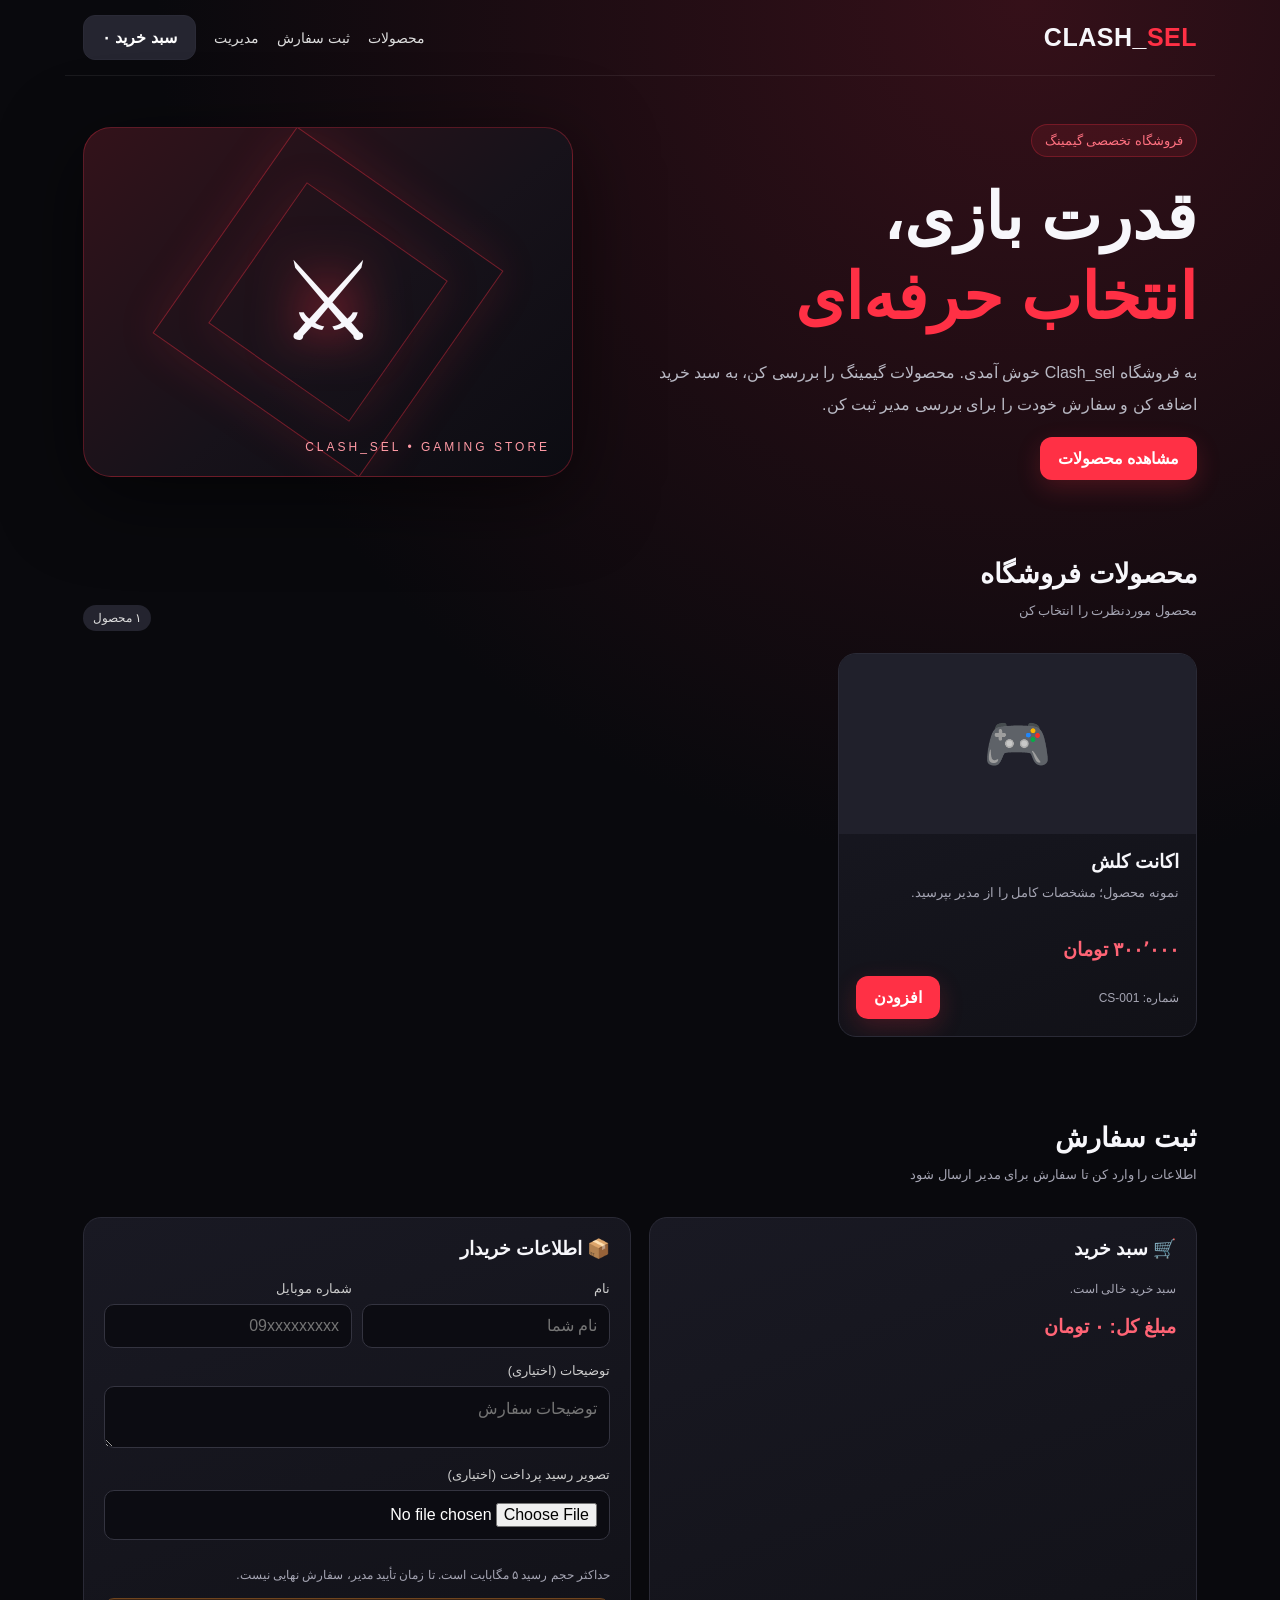
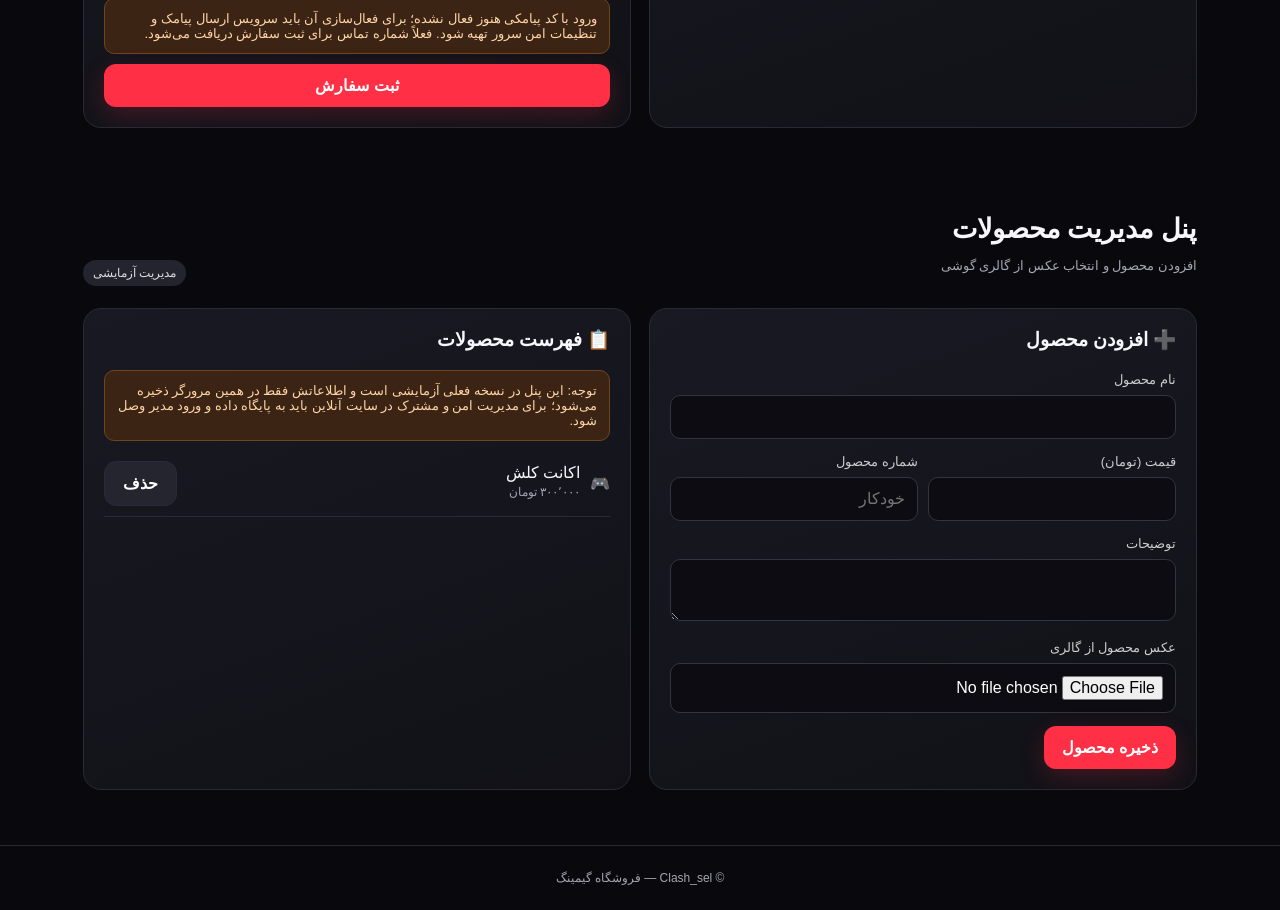
==== commit 320f77d5: "Add files via upload" ====
--- a/index.html
+++ b/index.html
@@ -1,306 +1,34 @@
-<!DOCTYPE html>
+<!doctype html>
 <html lang="fa" dir="rtl">
 <head>
-<meta charset="UTF-8">
-<meta name="viewport" content="width=device-width, initial-scale=1">
-<meta name="theme-color" content="#0b0b0f">
-<title>Clash_sel | فروشگاه گیمینگ</title>
-
+<meta charset="utf-8"><meta name="viewport" content="width=device-width,initial-scale=1">
+<meta name="theme-color" content="#09090d"><title>Clash_sel | فروشگاه گیمینگ</title>
 <style>
-*{box-sizing:border-box}
-body{margin:0;background:#0b0b0f;color:#fff;font-family:Tahoma,Arial,sans-serif}
-header{background:#14141b;border-bottom:2px solid #ff303d;padding:15px}
-.container{width:92%;max-width:1100px;margin:auto}
-nav{display:flex;justify-content:space-between;align-items:center;gap:10px}
-.logo{font-size:24px;font-weight:bold}
-.logo span{color:#ff303d}
-button{cursor:pointer;font-family:inherit}
-.btn{border:0;border-radius:10px;background:#ff303d;color:#fff;padding:11px 15px;font-weight:bold}
-.btn:hover{background:#d91f2b}
-.hero{padding:35px 0;display:grid;grid-template-columns:1fr 1fr;gap:20px;align-items:center}
-.hero-box{padding:25px;border:1px solid #4b2028;border-radius:20px;background:linear-gradient(135deg,#291019,#14141b)}
-.hero h1{font-size:clamp(28px,5vw,45px);line-height:1.5}
-.hero h1 span{color:#ff303d}
-.hero p,.muted{color:#aaa}
-.hero-icon{font-size:100px;text-align:center;background:#191018;border-radius:20px;padding:25px}
-.section-title{margin:25px 0 15px}
-.filters{display:flex;gap:8px;flex-wrap:wrap;margin:15px 0}
-.filters button{background:#1a1a22;border:1px solid #33333e;color:#fff;border-radius:20px;padding:8px 14px}
-.filters button.active{background:#ff303d;border-color:#ff303d}
-.tools{display:flex;gap:10px;margin-bottom:15px}
-input,select,textarea{font-family:inherit}
-.field{width:100%;padding:12px;border-radius:10px;border:1px solid #393943;background:#15151d;color:#fff}
-.grid{display:grid;grid-template-columns:repeat(3,1fr);gap:15px}
-.card{background:#17171f;border:1px solid #33333e;border-radius:15px;overflow:hidden}
-.card-icon{height:110px;display:grid;place-items:center;font-size:55px;background:radial-gradient(circle,#4b1520,#17171f)}
-.card-body{padding:14px}
-.tag{font-size:12px;color:#ff858d}
-.card h3{font-size:16px}
-.desc{font-size:12px;color:#aaa;min-height:42px;line-height:1.9}
-.price{font-size:17px;font-weight:bold;margin:12px 0}
-.card .btn{width:100%}
-.notice{margin:25px 0;padding:15px;background:#241a13;border:1px solid #604321;border-radius:12px;color:#f3d6a0;line-height:2;font-size:13px}
-footer{margin-top:35px;padding:20px 0;border-top:1px solid #333;color:#aaa;font-size:12px}
-.overlay{display:none;position:fixed;inset:0;background:#000c;z-index:10;padding:15px;overflow:auto}
-.overlay.show{display:flex;justify-content:center;align-items:flex-start}
-.modal{width:100%;max-width:600px;background:#17171f;border:1px solid #444;border-radius:18px;padding:20px;margin:auto}
-.modal-head{display:flex;justify-content:space-between;align-items:center}
-.close{background:#333;color:white;border:0;border-radius:8px;padding:8px 12px;font-size:18px}
-.cart-item{display:flex;justify-content:space-between;align-items:center;gap:10px;padding:12px;margin:8px 0;background:#22222b;border-radius:10px}
-.cart-item small{display:block;color:#aaa}
-.qty{display:flex;align-items:center;gap:8px}
-.qty button{background:#333;color:#fff;border:0;border-radius:6px;width:28px;height:28px}
-.remove{background:none;color:#ff7b84;border:0;margin-top:5px}
-.total{display:flex;justify-content:space-between;border-top:1px solid #444;padding:15px 0;font-weight:bold}
-.form-group{margin:12px 0}
-.form-group label{display:block;margin-bottom:5px;font-size:13px;color:#ccc}
-.hidden{display:none}
-.success{background:#123024;border:1px solid #26724e;padding:14px;border-radius:10px;line-height:2;margin-top:12px}
-.empty{text-align:center;color:#aaa;padding:25px;border:1px dashed #444;border-radius:12px}
-@media(max-width:700px){
- .hero{grid-template-columns:1fr}
- .hero-icon{font-size:65px;padding:15px}
- .grid{grid-template-columns:repeat(2,minmax(0,1fr));gap:9px}
- .card-body{padding:10px}
- .card h3{font-size:14px}
- .desc{font-size:11px;min-height:55px}
- .price{font-size:14px}
- .card .btn{font-size:12px;padding:10px 5px}
- .logo{font-size:18px}
-}
-@media(max-width:400px){.grid{grid-template-columns:1fr}}
-</style>
-</head>
-
+:root{--bg:#09090d;--panel:#14141c;--panel2:#1b1b25;--red:#ff3045;--muted:#a5a5b3;--line:#2a2a36;--white:#f7f7fb}*{box-sizing:border-box}body{margin:0;background:radial-gradient(circle at 80% 0,#351019 0,transparent 32%),var(--bg);color:var(--white);font-family:Tahoma,Arial,sans-serif}button,input,textarea,select{font:inherit}button{cursor:pointer}.wrap{max-width:1150px;margin:auto;padding:0 18px}.top{height:76px;display:flex;align-items:center;justify-content:space-between;border-bottom:1px solid #ffffff12}.brand{font-size:25px;font-weight:900;letter-spacing:.5px}.brand b{color:var(--red)}.nav{display:flex;gap:18px;align-items:center}.nav a{color:#ddd;text-decoration:none;font-size:14px}.btn{border:0;border-radius:12px;padding:12px 18px;background:var(--red);color:white;font-weight:bold;box-shadow:0 8px 25px #ff304533}.btn.alt{background:#252530;box-shadow:none;border:1px solid var(--line)}.hero{min-height:450px;display:grid;grid-template-columns:1.1fr .9fr;align-items:center;gap:25px;padding:48px 0}.tag{color:#ff7180;background:#ff30451a;border:1px solid #ff304544;padding:8px 13px;border-radius:30px;display:inline-block;font-size:13px}.hero h1{font-size:clamp(35px,6vw,64px);line-height:1.25;margin:20px 0}.hero h1 span{color:var(--red)}.hero p{color:#b9b9c4;line-height:2;max-width:560px}.hero-art{height:350px;border:1px solid #ff30454d;border-radius:28px;background:linear-gradient(140deg,#33121a,#17121a 55%,#0c0c12);display:flex;align-items:center;justify-content:center;position:relative;overflow:hidden;box-shadow:0 20px 80px #0008}.hero-art:before,.hero-art:after{content:"";position:absolute;width:250px;height:250px;border:1px solid #ff304566;transform:rotate(35deg);box-shadow:0 0 45px #ff304522}.hero-art:after{width:170px;height:170px}.shield{font-size:110px;filter:drop-shadow(0 0 25px #ff3045);z-index:1}.hero-stamp{position:absolute;bottom:22px;right:22px;color:#ff9aa5;font-size:12px;letter-spacing:3px}.section{padding:30px 0 55px}.heading{display:flex;align-items:end;justify-content:space-between;margin-bottom:22px}.heading h2{margin:0;font-size:27px}.heading p{color:var(--muted);font-size:13px}.grid{display:grid;grid-template-columns:repeat(3,1fr);gap:18px}.card,.box{background:linear-gradient(160deg,#191923,#111117);border:1px solid var(--line);border-radius:18px;overflow:hidden}.pic{height:180px;background:#20202b;display:flex;align-items:center;justify-content:center;color:#777;font-size:55px;overflow:hidden}.pic img{width:100%;height:100%;object-fit:cover}.cardbody{padding:17px}.card h3{margin:0 0 8px}.desc{color:var(--muted);font-size:13px;line-height:1.8;min-height:42px}.price{color:#ff6475;font-size:19px;font-weight:bold;margin:15px 0}.cardfoot{display:flex;justify-content:space-between;align-items:center}.small{font-size:12px;color:var(--muted)}.layout{display:grid;grid-template-columns:1fr 1fr;gap:18px}.box{padding:20px}.box h3{margin-top:0}.field{width:100%;background:#0c0c12;border:1px solid #343440;border-radius:10px;padding:12px;color:white;margin:7px 0 13px;outline:none}.field:focus{border-color:var(--red)}label{font-size:13px;color:#ccc}.muted{font-size:12px;color:var(--muted);line-height:1.8}.row{display:grid;grid-template-columns:1fr 1fr;gap:10px}.notice{background:#3b2414;color:#ffd5a8;border:1px solid #70451e;padding:12px;border-radius:10px;margin:10px 0;font-size:13px}.success{background:#123322;color:#a9f2c5;padding:12px;border-radius:10px;margin:10px 0}.hide{display:none!important}.admin-products .adminrow{display:flex;gap:10px;align-items:center;border-bottom:1px solid var(--line);padding:10px 0}.adminrow img{width:48px;height:48px;object-fit:cover;border-radius:8px}.adminrow button{margin-right:auto}.footer{border-top:1px solid var(--line);padding:25px 0;color:var(--muted);font-size:12px;text-align:center}.cartline{display:flex;justify-content:space-between;padding:9px 0;border-bottom:1px solid var(--line);font-size:13px}.cartline button{background:none;color:#ff8793;border:0}.pill{background:#24242f;padding:6px 10px;border-radius:20px;font-size:12px;color:#ddd}
+@media(max-width:760px){.hero{grid-template-columns:1fr;padding:30px 0}.hero-art{height:220px}.grid{grid-template-columns:1fr 1fr}.layout{grid-template-columns:1fr}.nav a{display:none}.top{height:65px}}@media(max-width:480px){.grid{grid-template-columns:1fr}.row{grid-template-columns:1fr}.brand{font-size:21px}}
+</style></head>
 <body>
-<header>
- <div class="container">
-  <nav>
-   <div class="logo">CLASH_<span>SEL</span></div>
-   <button class="btn" id="openCart">🛒 سبد خرید (<span id="count">۰</span>)</button>
-  </nav>
- </div>
-</header>
-
-<main class="container">
- <section class="hero">
-  <div class="hero-box">
-   <div style="color:#ff858d">فروشگاه گیمینگ</div>
-   <h1>دنیای گیمینگ<br><span>در یک کلیک!</span></h1>
-   <p>محصولت رو انتخاب کن، به سبد خرید اضافه کن و سفارش رو ثبت کن.</p>
-   <button class="btn" onclick="document.getElementById('products').scrollIntoView({behavior:'smooth'})">مشاهده محصولات</button>
-  </div>
-  <div class="hero-icon">🎮</div>
- </section>
-
- <section id="products">
-  <h2 class="section-title">🔥 محصولات فروشگاه</h2>
-  <div class="filters" id="filters">
-   <button class="active" data-cat="همه">همه</button>
-   <button data-cat="اکانت">اکانت</button>
-   <button data-cat="جم">جم و آیتم</button>
-   <button data-cat="خدمات">خدمات</button>
-  </div>
-
-  <div class="tools">
-   <input id="search" class="field" placeholder="🔎 جست‌وجوی محصول">
-   <select id="sort" class="field" style="max-width:135px">
-    <option value="default">ترتیب</option>
-    <option value="low">ارزان‌تر</option>
-    <option value="high">گران‌تر</option>
-   </select>
-  </div>
-  <div class="grid" id="grid"></div>
- </section>
-
- <div class="notice">
-  ⚠️ قیمت‌ها و محصولات اولیه نمونه هستند. پیش از انتشار، اطلاعات دقیق را وارد کن.
-  پرداخت آنلاین هنوز فعال نیست. این نسخه اطلاعات سفارش را فقط در مرورگر خریدار ذخیره می‌کند و برای مدیر نمی‌فرستد.
- </div>
-</main>
-
-<footer>
- <div class="container">© Clash_sel | فروشگاه گیمینگ</div>
-</footer>
-
-<div class="overlay" id="overlay">
- <div class="modal">
-  <div class="modal-head">
-   <h2>🛒 سبد خرید و ثبت سفارش</h2>
-   <button class="close" id="closeCart">×</button>
-  </div>
-
-  <div id="cartItems"></div>
-  <div id="checkout" class="hidden">
-   <h3>اطلاعات سفارش</h3>
-   <form id="orderForm">
-    <div class="form-group">
-     <label for="buyerName">نام خریدار</label>
-     <input class="field" id="buyerName" required maxlength="60">
-    </div>
-    <div class="form-group">
-     <label for="buyerPhone">شماره تماس</label>
-     <input class="field" id="buyerPhone" required maxlength="20" inputmode="tel">
-    </div>
-    <div class="form-group">
-     <label for="note">توضیحات سفارش</label>
-     <textarea class="field" id="note" rows="3" maxlength="400"></textarea>
-    </div>
-    <div class="form-group">
-     <label for="payment">روش پرداخت</label>
-     <select class="field" id="payment">
-      <option value="pending">هماهنگی پرداخت با فروشنده</option>
-      <option value="online">پرداخت آنلاین</option>
-     </select>
-     <small class="muted">پرداخت آنلاین تا اتصال درگاه واقعی غیرفعال است.</small>
-    </div>
-    <button class="btn" style="width:100%" type="submit">ثبت سفارش</button>
-   </form>
-   <div id="result"></div>
-  </div>
- </div>
-</div>
-
+<header class="wrap top"><div class="brand">CLASH_<b>SEL</b></div><nav class="nav"><a href="#products">محصولات</a><a href="#orders">ثبت سفارش</a><a href="#admin">مدیریت</a><button class="btn alt" onclick="scrollToId('orders')">سبد خرید <span id="cartCount">۰</span></button></nav></header>
+<main class="wrap">
+<section class="hero"><div><span class="tag">فروشگاه تخصصی گیمینگ</span><h1>قدرت بازی،<br><span>انتخاب حرفه‌ای</span></h1><p>به فروشگاه Clash_sel خوش آمدی. محصولات گیمینگ را بررسی کن، به سبد خرید اضافه کن و سفارش خودت را برای بررسی مدیر ثبت کن.</p><button class="btn" onclick="scrollToId('products')">مشاهده محصولات</button></div><div class="hero-art"><div class="shield">⚔</div><div class="hero-stamp">CLASH_SEL • GAMING STORE</div></div></section>
+<section class="section" id="products"><div class="heading"><div><h2>محصولات فروشگاه</h2><p>محصول موردنظرت را انتخاب کن</p></div><span class="pill" id="productCount">۰ محصول</span></div><div class="grid" id="productGrid"></div></section>
+<section class="section" id="orders"><div class="heading"><div><h2>ثبت سفارش</h2><p>اطلاعات را وارد کن تا سفارش برای مدیر ارسال شود</p></div></div><div class="layout"><div class="box"><h3>🛒 سبد خرید</h3><div id="cartItems" class="muted">سبد خرید خالی است.</div><div class="price">مبلغ کل: <span id="cartTotal">۰</span> تومان</div></div><form class="box" id="orderForm"><h3>📦 اطلاعات خریدار</h3><div class="row"><div><label>نام</label><input class="field" id="buyerName" required maxlength="60" placeholder="نام شما"></div><div><label>شماره موبایل</label><input class="field" id="buyerPhone" required inputmode="tel" maxlength="20" placeholder="09xxxxxxxxx"></div></div><label>توضیحات (اختیاری)</label><textarea class="field" id="note" rows="2" maxlength="400" placeholder="توضیحات سفارش"></textarea><label>تصویر رسید پرداخت (اختیاری)</label><input class="field" id="receipt" type="file" accept="image/jpeg,image/png,image/webp,application/pdf"><p class="muted">حداکثر حجم رسید ۵ مگابایت است. تا زمان تأیید مدیر، سفارش نهایی نیست.</p><div class="notice">ورود با کد پیامکی هنوز فعال نشده؛ برای فعال‌سازی آن باید سرویس ارسال پیامک و تنظیمات امن سرور تهیه شود. فعلاً شماره تماس برای ثبت سفارش دریافت می‌شود.</div><button class="btn" type="submit" style="width:100%">ثبت سفارش</button><div id="result"></div></form></div></section>
+<section class="section" id="admin"><div class="heading"><div><h2>پنل مدیریت محصولات</h2><p>افزودن محصول و انتخاب عکس از گالری گوشی</p></div><span class="pill">مدیریت آزمایشی</span></div><div class="layout"><form class="box" id="productForm"><h3>➕ افزودن محصول</h3><label>نام محصول</label><input class="field" id="pName" required maxlength="80"><div class="row"><div><label>قیمت (تومان)</label><input class="field" id="pPrice" type="number" min="0" required></div><div><label>شماره محصول</label><input class="field" id="pId" placeholder="خودکار" maxlength="20"></div></div><label>توضیحات</label><textarea class="field" id="pDesc" rows="2" maxlength="250"></textarea><label>عکس محصول از گالری</label><input class="field" id="pImage" type="file" accept="image/*"><button class="btn" type="submit">ذخیره محصول</button></form><div class="box"><h3>📋 فهرست محصولات</h3><div class="notice">توجه: این پنل در نسخه فعلی آزمایشی است و اطلاعاتش فقط در همین مرورگر ذخیره می‌شود؛ برای مدیریت امن و مشترک در سایت آنلاین باید به پایگاه داده و ورود مدیر وصل شود.</div><div id="adminProducts" class="admin-products"></div></div></div></section>
+</main><footer class="footer">© Clash_sel — فروشگاه گیمینگ</footer>
 <script>
-const initialProducts=[
- {id:1,name:"محصول گیمینگ شماره ۱",cat:"اکانت",price:300000,icon:"🏰",desc:"محصول نمونه؛ نام و قیمت را اصلاح کن."},
- {id:2,name:"بسته جم نمونه",cat:"جم",price:150000,icon:"💎",desc:"مقدار و جزئیات دقیق محصول را وارد کن."},
- {id:3,name:"آیتم گیمینگ",cat:"جم",price:90000,icon:"🎁",desc:"توضیحات محصول را از پنل مدیریت تغییر بده."},
- {id:4,name:"آموزش بازی",cat:"خدمات",price:50000,icon:"🎯",desc:"خدمات آموزشی و راهنمایی بازی."},
- {id:5,name:"طراحی عکس گیمینگ",cat:"خدمات",price:120000,icon:"🖼️",desc:"طراحی عکس پروفایل سفارشی."},
- {id:6,name:"پک ویژه گیمینگ",cat:"جم",price:250000,icon:"🔥",desc:"این محصول نمونه است و قابل ویرایش است."}
-];
-
-const fa=n=>Number(n).toLocaleString("fa-IR");
-const escapeHTML=s=>String(s??"").replace(/[&<>"']/g,c=>({"&":"&amp;","<":"&lt;",">":"&gt;",'"':"&quot;","'":"&#39;"}[c]));
-
-function getProducts(){
- try{return JSON.parse(localStorage.getItem("clashsel_products"))||initialProducts}
- catch(e){return initialProducts}
-}
-if(!localStorage.getItem("clashsel_products"))
- localStorage.setItem("clashsel_products",JSON.stringify(initialProducts));
-
-let cart=[];
-try{cart=JSON.parse(localStorage.getItem("clashsel_cart"))||[]}catch(e){}
-let category="همه";
-
-function saveCart(){
- localStorage.setItem("clashsel_cart",JSON.stringify(cart));
- document.getElementById("count").textContent=fa(cart.reduce((s,x)=>s+x.qty,0));
-}
-function renderProducts(){
- const query=document.getElementById("search").value.trim().toLowerCase();
- let list=getProducts().filter(p=>
-  (category==="همه"||p.cat===category)&&
-  (p.name+" "+p.desc+" "+p.cat).toLowerCase().includes(query)
- );
- const sort=document.getElementById("sort").value;
- if(sort==="low")list.sort((a,b)=>a.price-b.price);
- if(sort==="high")list.sort((a,b)=>b.price-a.price);
-
- document.getElementById("grid").innerHTML=list.length?list.map(p=>`
-  <article class="card">
-   <div class="card-icon">${escapeHTML(p.icon)}</div>
-   <div class="card-body">
-    <span class="tag">${escapeHTML(p.cat)}</span>
-    <h3>${escapeHTML(p.name)}</h3>
-    <div class="desc">${escapeHTML(p.desc)}</div>
-    <div class="price">${fa(p.price)} تومان</div>
-    <button class="btn" onclick="addToCart(${Number(p.id)})">افزودن به سبد</button>
-   </div>
-  </article>`).join(""):'<div class="empty">محصولی پیدا نشد.</div>';
-}
-function addToCart(id){
- const p=getProducts().find(x=>x.id===id);
- if(!p)return;
- const old=cart.find(x=>x.id===id);
- if(old)old.qty++;else cart.push({id,qty:1});
- saveCart();renderCart();
- document.getElementById("overlay").classList.add("show");
-}
-function changeQty(id,delta){
- const x=cart.find(i=>i.id===id);if(!x)return;
- x.qty+=delta;if(x.qty<1)cart=cart.filter(i=>i.id!==id);
- saveCart();renderCart();
-}
-function removeItem(id){
- cart=cart.filter(i=>i.id!==id);saveCart();renderCart();
-}
-function renderCart(){
- const all=getProducts();
- const items=cart.map(x=>({...x,p:all.find(p=>p.id===x.id)})).filter(x=>x.p);
- const host=document.getElementById("cartItems");
- if(!items.length){
-  host.innerHTML='<div class="empty">سبد خرید خالی است.</div>';
-  document.getElementById("checkout").classList.add("hidden");
-  return;
- }
- const total=items.reduce((s,x)=>s+x.p.price*x.qty,0);
- host.innerHTML=items.map(x=>`
-  <div class="cart-item">
-   <div><strong>${escapeHTML(x.p.name)}</strong>
-   <small>${fa(x.p.price)} تومان</small>
-   <button class="remove" onclick="removeItem(${x.id})">حذف</button></div>
-   <div class="qty">
-    <button onclick="changeQty(${x.id},1)">+</button>
-    <b>${fa(x.qty)}</b>
-    <button onclick="changeQty(${x.id},-1)">−</button>
-   </div>
-  </div>`).join("")+
-  `<div class="total"><span>مبلغ کل</span><span>${fa(total)} تومان</span></div>`;
- document.getElementById("checkout").classList.remove("hidden");
- document.getElementById("result").innerHTML="";
-}
-
-document.getElementById("openCart").onclick=()=>{
- renderCart();document.getElementById("overlay").classList.add("show");
-};
-document.getElementById("closeCart").onclick=()=>document.getElementById("overlay").classList.remove("show");
-document.getElementById("overlay").onclick=e=>{
- if(e.target.id==="overlay")e.target.classList.remove("show");
-};
-document.getElementById("search").oninput=renderProducts;
-document.getElementById("sort").onchange=renderProducts;
-document.getElementById("filters").onclick=e=>{
- if(!e.target.dataset.cat)return;
- category=e.target.dataset.cat;
- document.querySelectorAll("#filters button").forEach(b=>b.classList.toggle("active",b===e.target));
- renderProducts();
-};
-
-document.getElementById("orderForm").onsubmit=e=>{
- e.preventDefault();
- if(!cart.length)return;
- if(document.getElementById("payment").value==="online"){
-  document.getElementById("result").innerHTML=
-   '<div class="notice">درگاه پرداخت هنوز وصل نشده است. برای جلوگیری از پرداخت نامعتبر، گزینه هماهنگی پرداخت را انتخاب کن.</div>';
-  return;
- }
- const all=getProducts();
- const items=cart.map(x=>({...x,p:all.find(p=>p.id===x.id)})).filter(x=>x.p);
- const total=items.reduce((s,x)=>s+x.p.price*x.qty,0);
- const order={
-  code:"CS-"+Date.now().toString().slice(-8),
-  name:document.getElementById("buyerName").value.trim(),
-  phone:document.getElementById("buyerPhone").value.trim(),
-  note:document.getElementById("note").value.trim(),
-  items:items.map(x=>({name:x.p.name,price:x.p.price,qty:x.qty})),
-  total:total,
-  date:new Date().toISOString()
- };
- let orders=[];
- try{orders=JSON.parse(localStorage.getItem("clashsel_orders"))||[]}catch(e){}
- orders.unshift(order);
- localStorage.setItem("clashsel_orders",JSON.stringify(orders));
- document.getElementById("result").innerHTML=`
-  <div class="success"><strong>سفارش در همین مرورگر ذخیره شد.</strong><br>
-  کد سفارش: ${escapeHTML(order.code)}<br>
-  مبلغ: ${fa(total)} تومان<br>
-  <small>این سفارش به مدیر ارسال نشده است و فقط روی دستگاه خریدار ذخیره می‌شود.</small></div>`;
- cart=[];saveCart();renderCart();
-};
-renderProducts();saveCart();
-</script>
-</body>
-</html>
+const fa=n=>Number(n||0).toLocaleString('fa-IR');const scrollToId=id=>document.getElementById(id).scrollIntoView({behavior:'smooth'});
+const starter=[{id:'CS-001',name:'اکانت کلش',price:300000,desc:'نمونه محصول؛ مشخصات کامل را از مدیر بپرسید.',image:''}];let products=JSON.parse(localStorage.getItem('cs_products')||'null')||starter;let cart=[];
+function saveProducts(){localStorage.setItem('cs_products',JSON.stringify(products));renderProducts()}
+function renderProducts(){document.getElementById('productGrid').innerHTML=products.map(p=>`<article class="card"><div class="pic">${p.image?`<img src="${p.image}" alt="${esc(p.name)}">`:'🎮'}</div><div class="cardbody"><h3>${esc(p.name)}</h3><div class="desc">${esc(p.desc||'')}</div><div class="price">${fa(p.price)} تومان</div><div class="cardfoot"><span class="small">شماره: ${esc(p.id)}</span><button class="btn" onclick="addCart('${esc(p.id)}')">افزودن</button></div></div></article>`).join('')||'<div class="box">هنوز محصولی ثبت نشده است.</div>';document.getElementById('productCount').textContent=fa(products.length)+' محصول';renderAdmin()}
+function esc(s){return String(s??'').replace(/[&<>"']/g,c=>({'&':'&amp;','<':'&lt;','>':'&gt;','"':'&quot;',"'":'&#39;'}[c]))}
+function addCart(id){let p=products.find(x=>x.id===id);if(!p)return;let x=cart.find(x=>x.id===id);if(x)x.qty++;else cart.push({id,qty:1});renderCart()}
+function renderCart(){let total=0;document.getElementById('cartItems').innerHTML=cart.map(x=>{let p=products.find(p=>p.id===x.id);if(!p)return '';total+=p.price*x.qty;return `<div class="cartline"><span>${esc(p.name)} × ${fa(x.qty)}</span><span>${fa(p.price*x.qty)} تومان <button onclick="removeCart('${esc(x.id)}')">حذف</button></span></div>`}).join('')||'سبد خرید خالی است.';document.getElementById('cartTotal').textContent=fa(total);document.getElementById('cartCount').textContent=fa(cart.reduce((s,x)=>s+x.qty,0))}
+function removeCart(id){cart=cart.filter(x=>x.id!==id);renderCart()}
+function renderAdmin(){document.getElementById('adminProducts').innerHTML=products.map(p=>`<div class="adminrow">${p.image?`<img src="${p.image}">`:'<span>🎮</span>'}<span>${esc(p.name)}<br><small class="muted">${fa(p.price)} تومان</small></span><button class="btn alt" onclick="deleteProduct('${esc(p.id)}')">حذف</button></div>`).join('')||'<p class="muted">محصولی وجود ندارد.</p>'}
+function deleteProduct(id){if(!confirm('این محصول حذف شود؟'))return;products=products.filter(p=>p.id!==id);cart=cart.filter(x=>x.id!==id);saveProducts();renderCart()}
+const fileData=file=>new Promise((resolve,reject)=>{if(!file)return resolve('');if(file.size>1200000)return reject(new Error('برای ذخیره عکس در نسخه آزمایشی، حجم عکس باید کمتر از ۱٫۲ مگابایت باشد.'));let r=new FileReader();r.onload=()=>resolve(r.result);r.onerror=reject;r.readAsDataURL(file)});
+document.getElementById('productForm').onsubmit=async e=>{e.preventDefault();try{let image=await fileData(document.getElementById('pImage').files[0]);let id=document.getElementById('pId').value.trim()||'CS-'+String(Date.now()).slice(-6);products.push({id,name:document.getElementById('pName').value.trim(),price:Number(document.getElementById('pPrice').value),desc:document.getElementById('pDesc').value.trim(),image});saveProducts();e.target.reset();alert('محصول در این مرورگر ذخیره شد.')}catch(err){alert(err.message)}};
+const API_BASE_URL='https://YOUR-SERVICE-HOST.example.com';
+document.getElementById('orderForm').onsubmit=async e=>{e.preventDefault();if(!cart.length){alert('سبد خرید خالی است.');return}const file=document.getElementById('receipt').files[0];if(file&&file.size>5*1024*1024){alert('حجم رسید نباید بیشتر از ۵ مگابایت باشد.');return}const items=cart.map(x=>{let p=products.find(p=>p.id===x.id);return {id:p.id,name:p.name,price:p.price,qty:x.qty}});const total=items.reduce((s,x)=>s+x.price*x.qty,0);const order={code:'CS-'+Date.now().toString().slice(-8),name:document.getElementById('buyerName').value.trim(),phone:document.getElementById('buyerPhone').value.trim(),note:document.getElementById('note').value.trim(),items,total};const data=new FormData();data.append('order',JSON.stringify(order));if(file)data.append('receipt',file);let btn=e.target.querySelector('button[type=submit]');btn.disabled=true;btn.textContent='در حال ارسال...';try{if(API_BASE_URL.includes('YOUR-SERVICE-HOST'))throw new Error('سرور روبیکا هنوز روی هاست فعال و به سایت وصل نشده است.');let res=await fetch(API_BASE_URL.replace(/\/$/,'')+'/api/order',{method:'POST',body:data});let out=await res.json();if(!res.ok||!out.ok)throw new Error(out.error||'ارسال ناموفق بود');document.getElementById('result').innerHTML=`<div class="success">سفارش ارسال شد. کد پیگیری: ${esc(order.code)}<br>مبلغ: ${fa(total)} تومان</div>`;cart=[];renderCart();e.target.reset()}catch(err){document.getElementById('result').innerHTML=`<div class="notice">${esc(err.message)}</div>`}finally{btn.disabled=false;btn.textContent='ثبت سفارش'}};
+renderProducts();renderCart();
+</script></body></html>
